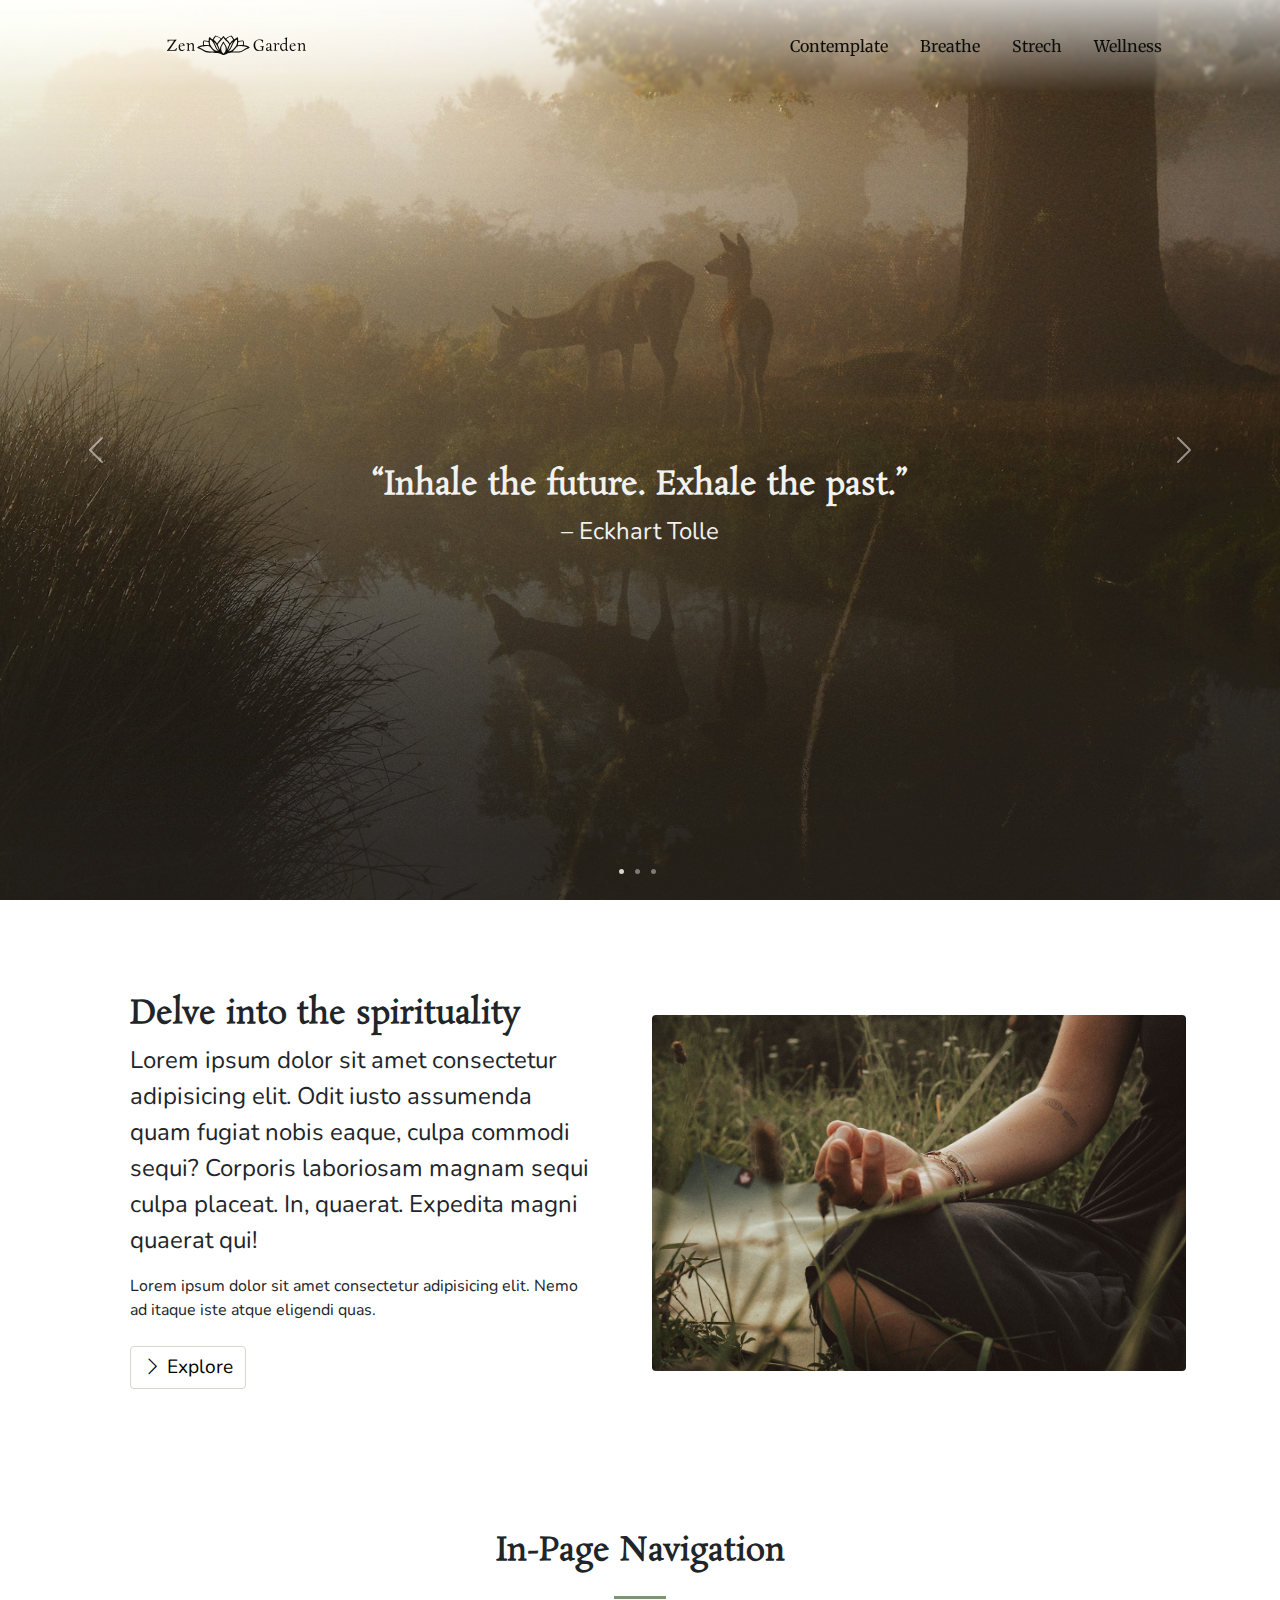
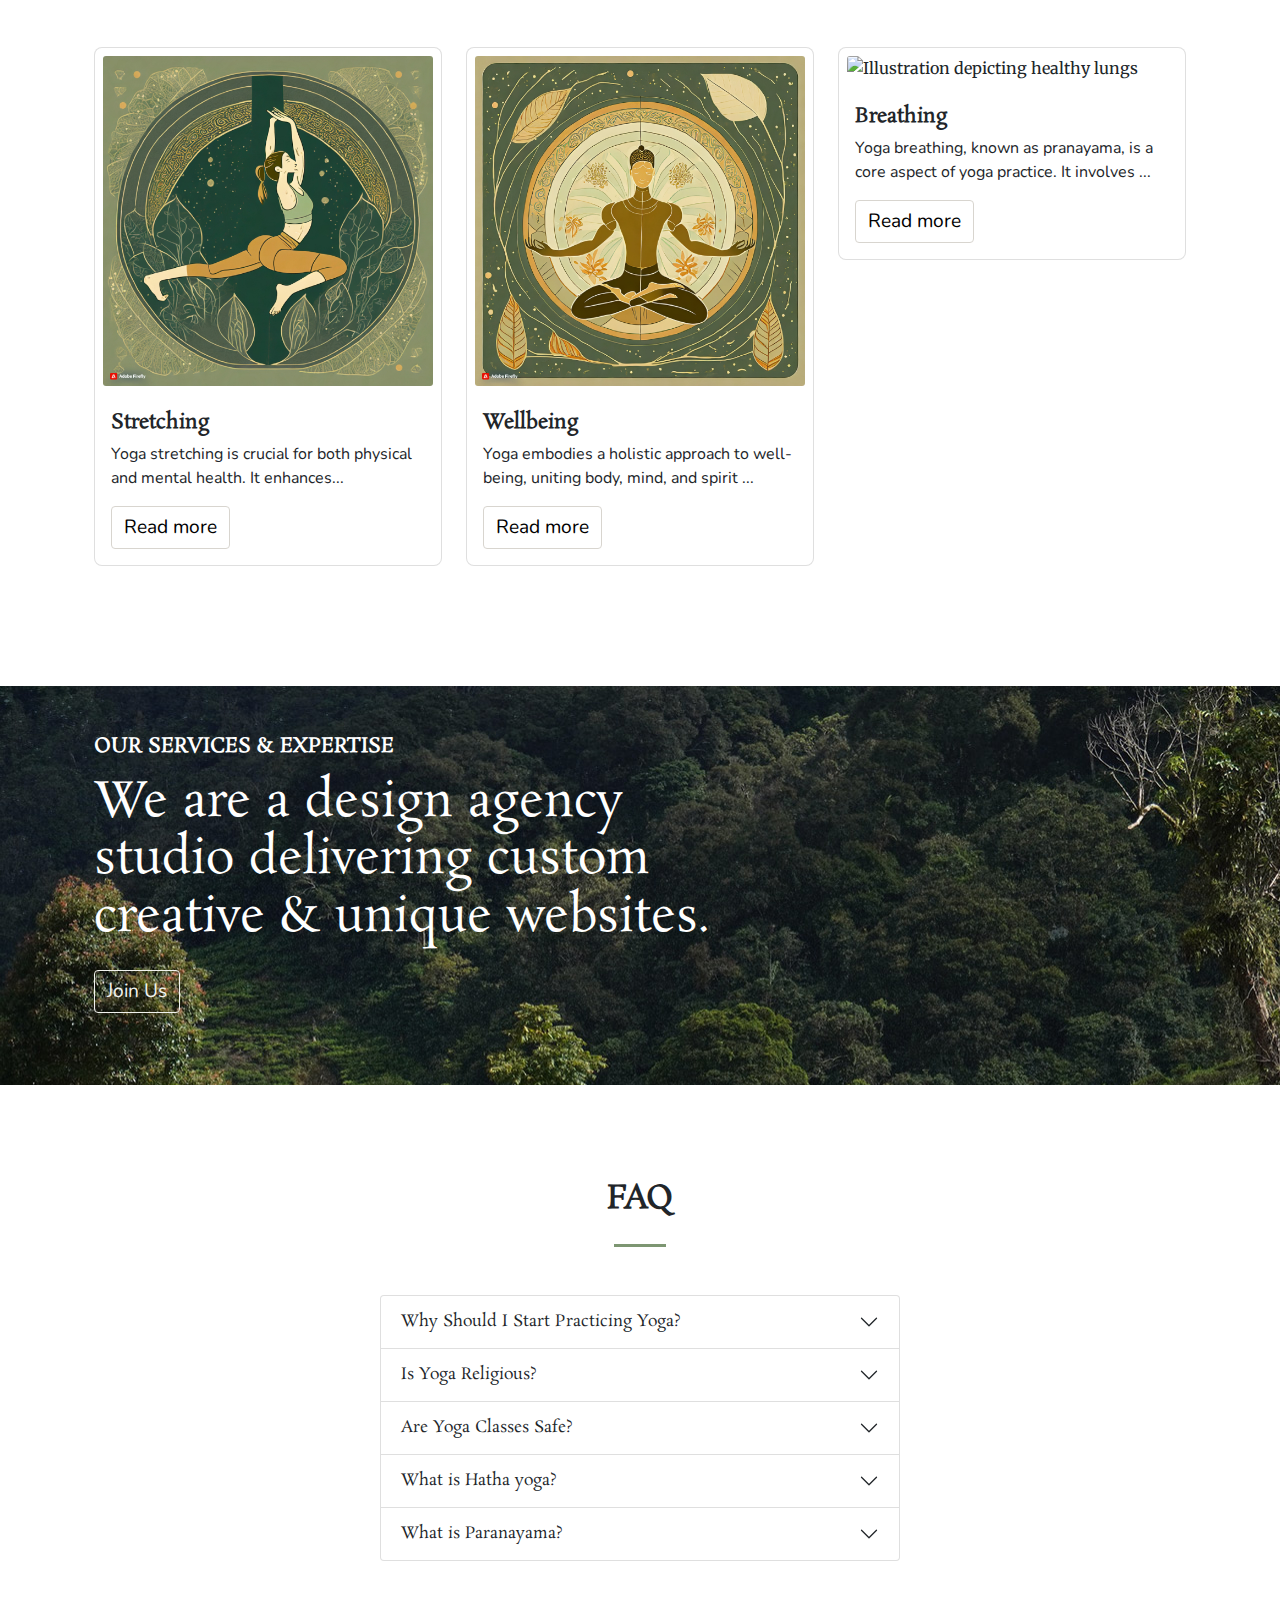
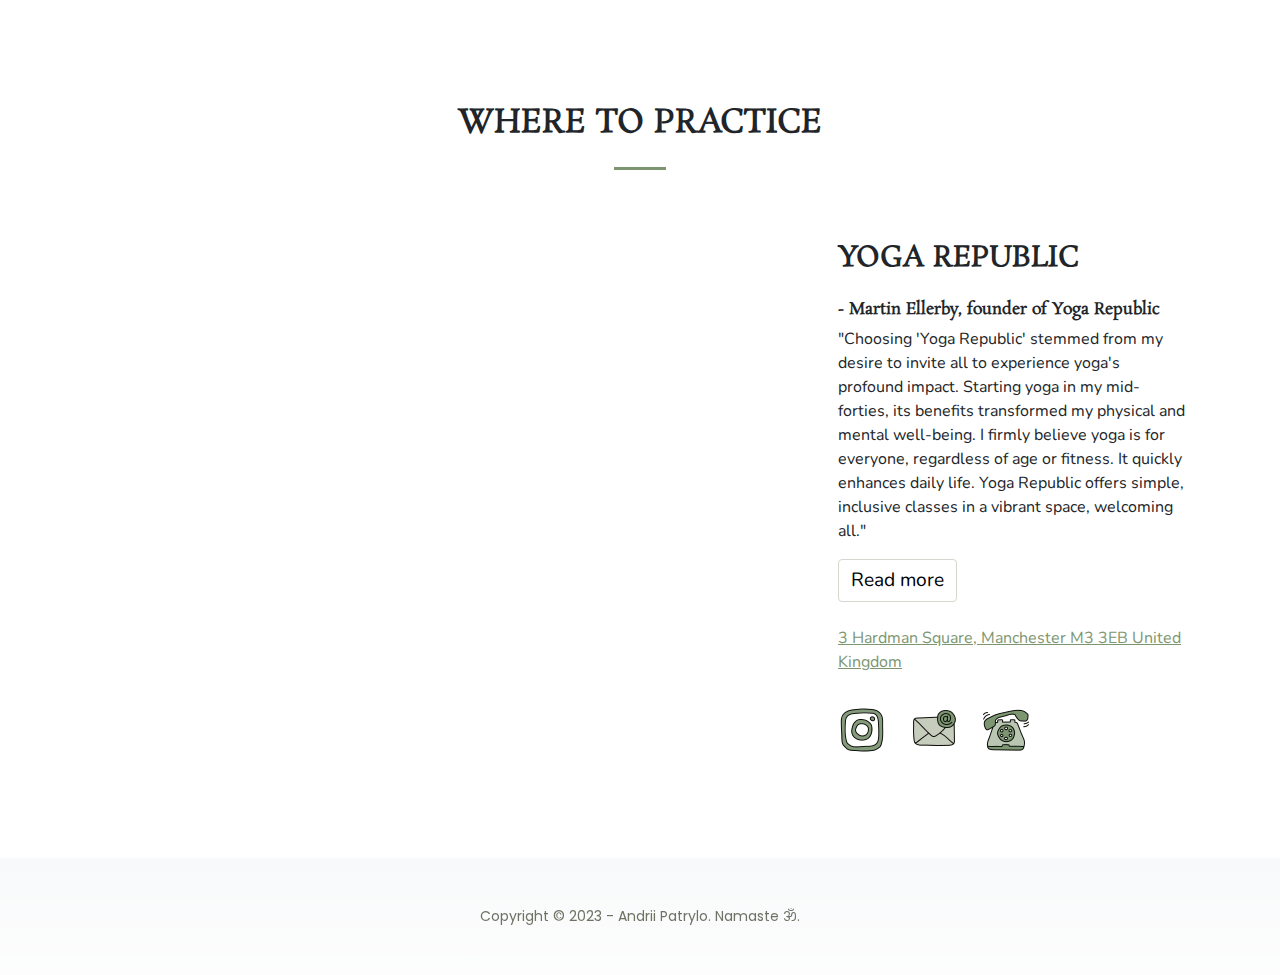
==== index.html @ b0ce1736 "About Section. Page "Breathe" upd" ====
<!DOCTYPE html>
<html lang="en">

<head>
  <meta charset="utf-8" />
  <meta name="viewport" content="width=device-width, initial-scale=1, shrink-to-fit=no" />
  <meta name="description" content="" />
  <meta name="Andrii Patrylo" content="" />
  <title>Zen Garden</title>
  <!--Animation-->
  <link rel="stylesheet" href="https://cdnjs.cloudflare.com/ajax/libs/animate.css/4.1.1/animate.min.css" />
  <!--CTA-->
  <link rel="stylesheet" href="https://unpkg.com/bootstrap@5.3.2/dist/css/bootstrap.min.css" />
  <link rel="stylesheet" href="https://unpkg.com/bs-brain@2.0.2/components/ctas/cta-1/assets/css/cta-1.css" />
  <!-- Favicon-->
  <link rel="icon" type="image/x-icon" href="assets/icons/favicon/favicon.ico" />
  <link rel="apple-touch-icon" sizes="180x180" href="assets/icons/favicon/apple-touch-icon.png">
  <link rel="icon" type="image/png" sizes="32x32" href="assets/icons/favicon/favicon-32x32.png">
  <link rel="icon" type="image/png" sizes="16x16" href="assets/icons/favicon/favicon-16x16.png">
  <link rel="manifest" href="assets/icons/favicon/site.webmanifest">
  <!-- Bootstrap Icons-->
  <link href="https://cdn.jsdelivr.net/npm/bootstrap-icons@1.5.0/font/bootstrap-icons.css" rel="stylesheet" />
  <!-- Google fonts-->
  <link href="https://fonts.googleapis.com/css?family=Merriweather+Sans:400,700" rel="stylesheet" />
  <link href="https://fonts.googleapis.com/css?family=Merriweather:400,300,300italic,400italic,700,700italic"
    rel="stylesheet" type="text/css" />
  <!-- SimpleLightbox plugin CSS-->
  <link href="https://cdnjs.cloudflare.com/ajax/libs/SimpleLightbox/2.1.0/simpleLightbox.min.css" rel="stylesheet" />
  <!-- Core theme CSS (includes Bootstrap)-->
  <link href="css/styles.css" rel="stylesheet" />
  <!--Nunito font-->
  <link
    href="https://fonts.googleapis.com/css2?family=Nunito:wght@200&family=Poppins:ital,wght@0,300;1,600&display=swap"
    rel="stylesheet">
  <!--Rosaviro font-->
  <link href="https://fonts.googleapis.com/css2?family=Rosarivo&display=swap" rel="stylesheet">
  <!-- Swiper CSS -->
  <link href="css/swiper-bundle.min.css" rel="stylesheet">
</head>



  <body id="page-top">
    <!-- Navigation-->
    <nav class="navbar navbar-expand-lg navbar-light fixed-top py-3" id="mainNav">
      <div class="container px-4 px-lg-5">
        <a class="navbar-brand px-5" href="index.html">
          <div class="logo-container">
            <img class="logo-img" height="50" width="140" src="assets/img/nav-bar-logo-main.svg" alt="">
          </div>
        </a>
        <button class="navbar-toggler navbar-toggler-right" type="button" data-bs-toggle="collapse"
          data-bs-target="#navbarResponsive" aria-controls="navbarResponsive" aria-expanded="false"
          aria-label="Toggle navigation"><span class="navbar-toggler-icon"></span></button>
        <div class="collapse navbar-collapse" id="navbarResponsive">
          <ul class="navbar-nav ms-auto my-2 my-lg-0">
            <li class="nav-item"><a class="nav-link" href="page-one.html">Contemplate</a></li>
            <li class="nav-item"><a class="nav-link" href="page-two.html">Breathe</a></li>
            <li class="nav-item"><a class="nav-link" href="page-three.html">Strech</a></li>
            <li class="nav-item"><a class="nav-link" href="page-four.html">Wellness</a></li>
          </ul>
        </div>
      </div>
    </nav>
    <!-- Navigation END-->


  <!-- START THE CAROUSEL -->

  <div id="carouselExampleCaptions" class="carousel slide" data-bs-ride="carousel">
    <div class="carousel-indicators">
      <button type="button" data-bs-target="#carouselExampleCaptions" data-bs-slide-to="0" class="active"
        aria-current="true" aria-label="Slide 1"></button>
      <button type="button" data-bs-target="#carouselExampleCaptions" data-bs-slide-to="1"
        aria-label="Slide 2"></button>
      <button type="button" data-bs-target="#carouselExampleCaptions" data-bs-slide-to="2"
        aria-label="Slide 3"></button>
    </div>
    <div class="carousel-inner">
      <div class="carousel-item active"
        style="background-image: url('assets/img/main/forest-landscape-soft-light.jpg')" role="img" aria-label="forest-landscape-soft-light">
        <div class="carousel-caption">
          <h2 class="animate__animated animate__fadeInUp" style="color: #F1F2EF;">“Inhale the future. Exhale the past.”
          </h2>
          <p class="animate__animated animate__fadeInUp lead" style="color: #F1F2EF;"> – Eckhart Tolle</p>
        </div>
      </div>
      <div class="carousel-item" style="background-image: url('assets/img/main/sunset-landscape-soft-light.jpg')" role="img" aria-label="sunset-landscape-soft-light">
        <div class="carousel-caption">
          <h2 class="animate__animated animate__fadeInUp" style="color: #F1F2EF;">“In truth, yoga doesn’t take time – it
            gives time.”</h2>
          <p class="animate__animated animate__fadeInUp lead" style="color: #F1F2EF;">– Ganga White</p>
        </div>
      </div>
      <div class="carousel-item" style="background-image: url('assets/img/main/shore-landscape-soft-light.jpg')" role="img" aria-label="shore-landscape-soft-light">
        <div class="carousel-caption">
          <h2 class="animate__animated animate__fadeInUp" style="color: #F1F2EF;">“Meditation is a way for nourishing
            and blossoming <br> the divinity within you.”</h2>
          <p class="animate__animated animate__fadeInUp lead" style="color: #F1F2EF;">– Amit Ray</p>
        </div>
      </div>
    </div>
    <button class="carousel-control-prev" type="button" data-bs-target="#carouselExampleCaptions" data-bs-slide="prev">
      <span class="carousel-control-prev-icon" aria-hidden="true"></span>
      <span class="visually-hidden">Previous</span>
    </button>
    <button class="carousel-control-next" type="button" data-bs-target="#carouselExampleCaptions" data-bs-slide="next">
      <span class="carousel-control-next-icon" aria-hidden="true"></span>
      <span class="visually-hidden">Next</span>
    </button>
  </div>

  <!-- END THE CAROUSEL -->



  <!--About-->
  <section class="p-5">
    <div class="container">
      <div class="row align-items-center justify-content-between">
        <div class="col-md-12 col-lg-6 text-center order-lg-1">
          <img src="assets/img/main/about.jpg" class="img-fluid" alt="Person is meditating on the meadow"
            loading="lazy">
        </div>
        <div class="col-md-12 col-lg-6 p-5">
          <h2>Delve into the spirituality</h2>
          <p class="lead">
            Lorem ipsum dolor sit amet consectetur adipisicing elit. Odit iusto assumenda quam fugiat nobis eaque, culpa
            commodi sequi? Corporis laboriosam magnam sequi culpa placeat. In, quaerat. Expedita magni quaerat qui!
          </p>
          <p>
            Lorem ipsum dolor sit amet consectetur adipisicing elit. Nemo ad itaque iste atque eligendi quas.
          </p>

          <a href="page-one.html" class="btn btn-light glow-button mt-2">
            <i class="bi bi-chevron-right"></i> Explore
          </a>
        </div>
      </div>
    </div>
  </section>
  <!--About END-->


  <!--Links to other pages-->
  <section class="p-5">
    <div class="container">
      <div class="container px-md-4 px-lg-5 mb-5">
        <h2 class="text-center mt-0">In-Page Navigation</h2>
        <hr class="divider" />
      </div>
      <div class="row justify-content-center">
        <div class="col-md-4 mb-4">
          <div class="card card-link">
            <a href="page-two.html" class="card-link">
              <img class="card-img-top card-img-bottom pb-2 pt-2 px-2" src="assets/img/main/stretching-card.jpg"
                alt="Illustration depicting stretching pose">
              <div class="card-body">
                <h5 class="card-title">Stretching</h5>
                <p class="card-text">
                  Yoga stretching is crucial for both physical and mental health. It enhances<span
                    class="dots">...</span>
                  <span class="more" style="display: none;"> flexibility, boosts mood
                    and sleep, builds strength without bulk, aids stress management, and improves blood circulation. Its
                    holistic approach makes it beneficial for individuals of all ages and fitness levels, offering a
                    wide array of health benefits.
                  </span>
                </p>
                <button class="btn btn-light read-more-btn">Read more</button>
              </div>
            </a>
          </div>
        </div>

        <div class="col-md-4 mb-4">
          <div class="card card-link">
            <a href="page-three.html" class="card-link">
              <img class="card-img-top card-img-bottom pb-2 pt-2 px-2" src="assets/img/main/wellness-card.jpg"
                alt="Illustration depicting stretching pose">
              <div class="card-body">
                <h5 class="card-title">Wellbeing</h5>
                <p class="card-text">
                  Yoga embodies a holistic approach to well-being, uniting body, mind, and spirit
                  <span class="dots">...</span>
                  <span class="more" style="display: none;">
                    Through mindful movement, breath work, and meditation, it fosters physical strength, mental clarity,
                    and emotional balance. By emphasizing presence and self-awareness, yoga becomes a transformative
                    journey towards inner peace and holistic wellness.
                  </span>
                </p>
                <button class="btn btn-light read-more-btn">Read more</button>
              </div>
            </a>
          </div>
        </div>

        <div class="col-md-4 mb-4">
          <div class="card card-link">
            <a href="page-four.html" class="card-link">
              <img class="card-img-top card-img-bottom pb-2 pt-2 px-2" src="assets/img/main/breathing-card.jpg"
                alt="Illustration depicting healthy lungs">
              <div class="card-body">
                <h5 class="card-title">Breathing</h5>
                <p class="card-text">
                  Yoga breathing, known as pranayama, is a core aspect of yoga practice. It involves
                  <span class="dots">...</span>
                  <span class="more" style="display: none;">
                    controlled breath techniques to enhance well-being. These exercises aim to deepen awareness of
                    breathing patterns, fostering mindfulness and focus. Pranayama reduces stress, promotes relaxation,
                    and boosts energy by optimizing oxygen intake. It also improves lung function and supports better
                    physical health. Overall, pranayama serves as a powerful tool for mental clarity, inner balance, and
                    overall wellness.
                  </span>
                </p>
                <button class="btn btn-light read-more-btn">Read more</button>
              </div>
            </a>
          </div>
        </div>
      </div>
    </div>

  </section>
  <!--Links to other pages END-->



  <!-- Call To Action 1 - Bootstrap Brain Component -->
  <section class="p-5 bsb-cta-1 px-2 bsb-overlay p-5 my-5"
    style="background-image: url('assets/img/main/jungle-landscape-soft-light.jpg');">
    <div class="container">
      <div class="row">
        <div class="col-12 col-md-9 col-lg-8 col-xl-7 col-xxl-6">
          <h2 class="fs-5 mb-3 text-white text-uppercase">Our Services & Expertise</h2>
          <h3 class="display-5 text-white mb-4">We are a design agency studio delivering custom creative & unique
            websites.</h3>
          <a href="page-four.html" class="btn btn-dark mb-4">Join Us</a>
        </div>
      </div>
    </div>
  </section>
  <!-- Call To Action 1 - Bootstrap Brain Component END -->


  <!--FAQ-->
  <section class="p-5 m-5">
    <div class="container-fluid d-flex justify-content-center">
      <div class="col-md-6">
        <div class="container px-md-4 px-lg-5 mb-5">
          <h2 class="text-center mt-0">FAQ</h2>
          <hr class="divider" />
        </div>
        <div class="accordion" id="accordionPanelsStayOpenExample">
          <!--accordion items -->
          <div class="accordion-item">
            <h2 class="accordion-header" id="panelsStayOpen-headingOne">
              <button class="accordion-button collapsed" type="button" data-bs-toggle="collapse"
                data-bs-target="#panelsStayOpen-collapseOne" aria-expanded="false"
                aria-controls="panelsStayOpen-collapseOne">
                Why Should I Start Practicing Yoga?
              </button>
            </h2>
            <div id="panelsStayOpen-collapseOne" class="accordion-collapse collapse"
              aria-labelledby="panelsStayOpen-headingOne">
              <div class="accordion-body">
                <p>Yoga, an ancient practice rooted in Indian philosophy, encompasses physical postures
                  <strong>(asanas)</strong>, breathing exercises
                  <strong>(pranayama)</strong>, and meditation, promoting overall well-being. Regular yoga practice can
                  enhance flexibility, strength,
                  balance, and sleep, while reducing stress, anxiety, and pain. Yoga cultivates mindfulness, increasing
                  focus,
                  concentration, and self-awareness, leading to improved emotional regulation and decision-making. Yoga
                  is an accessible
                  practice suitable for individuals of all ages and fitness levels, offering a variety of styles to
                  accommodate different
                  needs and preferences.
                </p>
              </div>
            </div>
          </div>
          <div class="accordion-item">
            <h2 class="accordion-header" id="panelsStayOpen-headingTwo">
              <button class="accordion-button collapsed" type="button" data-bs-toggle="collapse"
                data-bs-target="#panelsStayOpen-collapseTwo" aria-expanded="false"
                aria-controls="panelsStayOpen-collapseTwo">
                Is Yoga Religious?
              </button>
            </h2>
            <div id="panelsStayOpen-collapseTwo" class="accordion-collapse collapse"
              aria-labelledby="panelsStayOpen-headingTwo">
              <div class="accordion-body">
                <p>Yoga is a complex practice with roots in Indian spirituality. While some believe it is inherently
                  religious due
                  to its origins and symbolism, others view it as a secular practice with physical and mental benefits.
                  Ultimately,
                  whether or not yoga is religious is a personal decision based on one's beliefs and approach to the
                  practice.</p>
              </div>
            </div>
          </div>
          <div class="accordion-item">
            <h2 class="accordion-header" id="panelsStayOpen-headingThree">
              <button class="accordion-button collapsed" type="button" data-bs-toggle="collapse"
                data-bs-target="#panelsStayOpen-collapseThree" aria-expanded="false"
                aria-controls="panelsStayOpen-collapseThree">
                Are Yoga Classes Safe?
              </button>
            </h2>
            <div id="panelsStayOpen-collapseThree" class="accordion-collapse collapse"
              aria-labelledby="panelsStayOpen-headingThree">
              <div class="accordion-body">
                <p>Yoga classes are generally safe when practiced with caution and proper instruction. Consult your
                  doctor before starting,
                  choose beginner-friendly classes, listen to your body, use props, communicate with your instructor,
                  don't push yourself
                  too hard, take breaks, and be patient. Enjoy the benefits of yoga with a safe and mindful approach.
                </p>
              </div>
            </div>
          </div>
          <div class="accordion-item">
            <h2 class="accordion-header" id="panelsStayOpen-headingSix">
              <button class="accordion-button collapsed" type="button" data-bs-toggle="collapse"
                data-bs-target="#panelsStayOpen-collapseSix" aria-expanded="false"
                aria-controls="panelsStayOpen-collapseSix">
                What is Hatha yoga?
              </button>
            </h2>
            <div id="panelsStayOpen-collapseSix" class="accordion-collapse collapse"
              aria-labelledby="panelsStayOpen-headingSix">
              <div class="accordion-body">
                <p>Hatha yoga is the foundation of all modern yoga styles. It is a physical practice that focuses on
                  postures (asanas),
                  breathing exercises (pranayama), and meditation. The word "Hatha" comes from the Sanskrit words "ha"
                  meaning "sun" and
                  "tha" meaning "moon". This represents the union of opposing forces, such as the physical and the
                  spiritual.
                  Hatha yoga is a great way to improve your flexibility, strength, balance, and overall health. It can
                  also help to reduce stress, anxiety, and pain. Hatha yoga is a safe and accessible practice that can
                  be enjoyed by people of all ages and fitness levels.
                  If you are new to yoga, Hatha yoga is a great place to start. There are many Hatha yoga classes
                  available at yoga studios and community centers. You can also find Hatha yoga classes online.

                  <br> <strong> Here are some of the benefits of Hatha yoga: </strong>
                </p>
                <div class="mx-5">
                <li class="li-accordion">Improved flexibility and strength</li>
                <li class="li-accordion">Reduced stress and anxiety</li>
                <li class="li-accordion">Improved balance and coordination</li> 
                <li class="li-accordion">Increased energy levels</li>
                <li class="li-accordion">Improved sleep</li>
                <li class="li-accordion">Reduced pain</li>
                <li class="li-accordion">Improved mental clarity and focus</li>
              </div>
              <br>
                <p>If you are looking for a safe and effective way to improve your physical and mental health, Hatha
                  yoga is a great option.</p>
              </div>
            </div>
          </div>
          <div class="accordion-item">
            <h2 class="accordion-header" id="panelsStayOpen-headingSeven">
              <button class="accordion-button collapsed" type="button" data-bs-toggle="collapse"
                data-bs-target="#panelsStayOpen-collapseSeven" aria-expanded="false"
                aria-controls="panelsStayOpen-collapseSeven">
                What is Paranayama?
              </button>     
            </h2>
            <div id="panelsStayOpen-collapseSeven" class="accordion-collapse collapse"
              aria-labelledby="panelsStayOpen-headingSeven">
              <div class="accordion-body">
                <p>Pranayama is a Sanskrit word that means "breath control." It is an ancient yogic practice that
                  involves controlling the
                  breath by regulating the inhalation, retention, and exhalation. Pranayama is believed to be a powerful
                  tool for
                  improving physical and mental health.</p>
              </div>
            </div>
          </div>
        </div>
      </div>
  </section>
  <!--FAQ END-->


  <!--MAP-->
  <section class="p-5">
    <div class="container px-md-4 px-lg-5 mb-5">
      <h2 class="text-center mt-0">WHERE TO PRACTICE</h2>
      <hr class="divider" />
    </div>
  <div class="container">
    <div class="row mb-5">
      <div class="col-md-8">
        <!-- Google Maps Embed -->
        <div class="map-responsive embed-responsive embed-responsive-21by9">
          <iframe class="embed-responsive-item"
            src="https://www.google.com/maps/embed?pb=!1m18!1m12!1m3!1d2374.3795819733!2d-2.2555831876312786!3d53.47954727221283!2m3!1f0!2f0!3f0!3m2!1i1024!2i768!4f13.1!3m3!1m2!1s0x487bb10c861f9347%3A0x515ba28ec9e25d2d!2sYOGA%20REPUBLIC!5e0!3m2!1sen!2suk!4v1699297592716!5m2!1sen!2suk"
            width="600" height="200" style="border:0;" allowfullscreen="" loading="lazy"></iframe>
        </div>
      </div>
      <div class="col-md-4 text-md-start text-center">
        <!-- Text on the right-hand side -->
        <div class="map-text justify-content-center">

          <h3 class="my-4">YOGA REPUBLIC</h3>
           <h6>- Martin Ellerby, founder of Yoga Republic</h6>
          <p>"Choosing 'Yoga Republic' stemmed from my desire to invite all to experience yoga's profound impact. Starting yoga in my
          mid-forties, its benefits transformed my physical and mental well-being.
          
          I firmly believe yoga is for everyone, regardless of age or fitness. It quickly enhances daily life. Yoga Republic
          offers simple, inclusive classes in a vibrant space, welcoming all."</p>

          <a href="https://www.yoga-republic.com/yoga-republic" class="btn btn-light mb-4">Read more</a>
            
          <a href="https://www.google.com/maps?ll=53.479547,-2.253003&z=16&t=m&hl=en&gl=GB&mapclient=embed&cid=5862458074108943661">  
          <p>3 Hardman Square,
          Manchester M3 3EB
          United Kingdom</p>
        </a>
          <!-- icons by "https://icons8.com"Icons8 -->
          <a href="https://www.instagram.com/yoga_republic_mcr/" target="_blank" class="instagram-icon my-2 mt-3">
            <span class="icon"><img src="assets/icons/instagram.png" alt="instagram-icon"></span>
          </a>  
          <a href="mailto:info@yoga-republic.com" target="_blank" class="instagram-icon my-2 mt-3" aria-label="info@yoga-republic.com">
            <span class="icon"><img src="assets/icons/email.png" alt="email-icon"></span>
          </a>
          <a href="07534 185230" target="_blank" class="instagram-icon my-2 mt-3">
            <span class="icon"><img src="assets/icons/phone.png" alt="phone-icon"></span>
          </a>
          <!-- icons by <a target="_blank" href="https://icons8.com">Icons8</a> -->

        </div>
      </div>
    </div>
  </div>

</section>
<!-- MAP END -->


  <!-- <section class="section-map m-5"> -- FIRST ATTEMPT TO CREATE A MAP SECTION
    <div class="map-wrapper">
        <iframe src="https://www.google.com/maps/embed?pb=!1m18!1m12!1m3!1d2374.3795819733!2d-2.2555831876312786!3d53.47954727221283!2m3!1f0!2f0!3f0!3m2!1i1024!2i768!4f13.1!3m3!1m2!1s0x487bb10c861f9347%3A0x515ba28ec9e25d2d!2sYOGA%20REPUBLIC!5e0!3m2!1sen!2suk!4v1699297592716!5m2!1sen!2suk"
         width="600" height="450" style="border:0;" allowfullscreen="" loading="lazy" referrerpolicy="no-referrer-when-downgrade"></iframe>
    </div>
    <div class="container">
        <div class="row">
            <div class="col-12 col-md-7 col-lg-8">
            <div class="main-map-content">
                <h1>YOGA REPUBLIC</h1>
                <p>Services: Group Yoga Classes, Personal Yoga Tuition, Staff Wellbeing</p>

                <a href="mailto:info@yoga-republic.com">info@yoga-republic.com</a>
                <div class="social-menu">
                    <h6>Follow on</h6>
                    <a href="#">Facebook</a>
                    <a href="#">Instagram</a>
                    <a href="#">YouTube</a>
                </div>
            </div>
            </div>
        </div>
    </div>
</section> -->




  <!-- Footer-->
  <footer class="bg-light py-5">
    <div class="container px-4 px-lg-5">
      <div class="small text-center text-muted">Copyright &copy; 2023 - Andrii Patrylo. Namaste ॐ.</div>
    </div>
  </footer>

  <!-- Swiper JS -->
  <script src="js/swiper-bundle.min.js"></script>
  <!-- Bootstrap core JS-->
  <script src="https://cdn.jsdelivr.net/npm/bootstrap@5.1.3/dist/js/bootstrap.bundle.min.js"></script>
  <!-- SimpleLightbox plugin JS-->
  <script src="https://cdnjs.cloudflare.com/ajax/libs/SimpleLightbox/2.1.0/simpleLightbox.min.js"></script>
  <!-- Core theme JS-->
  <script src="js/scripts.js"></script>
</body>

</html>
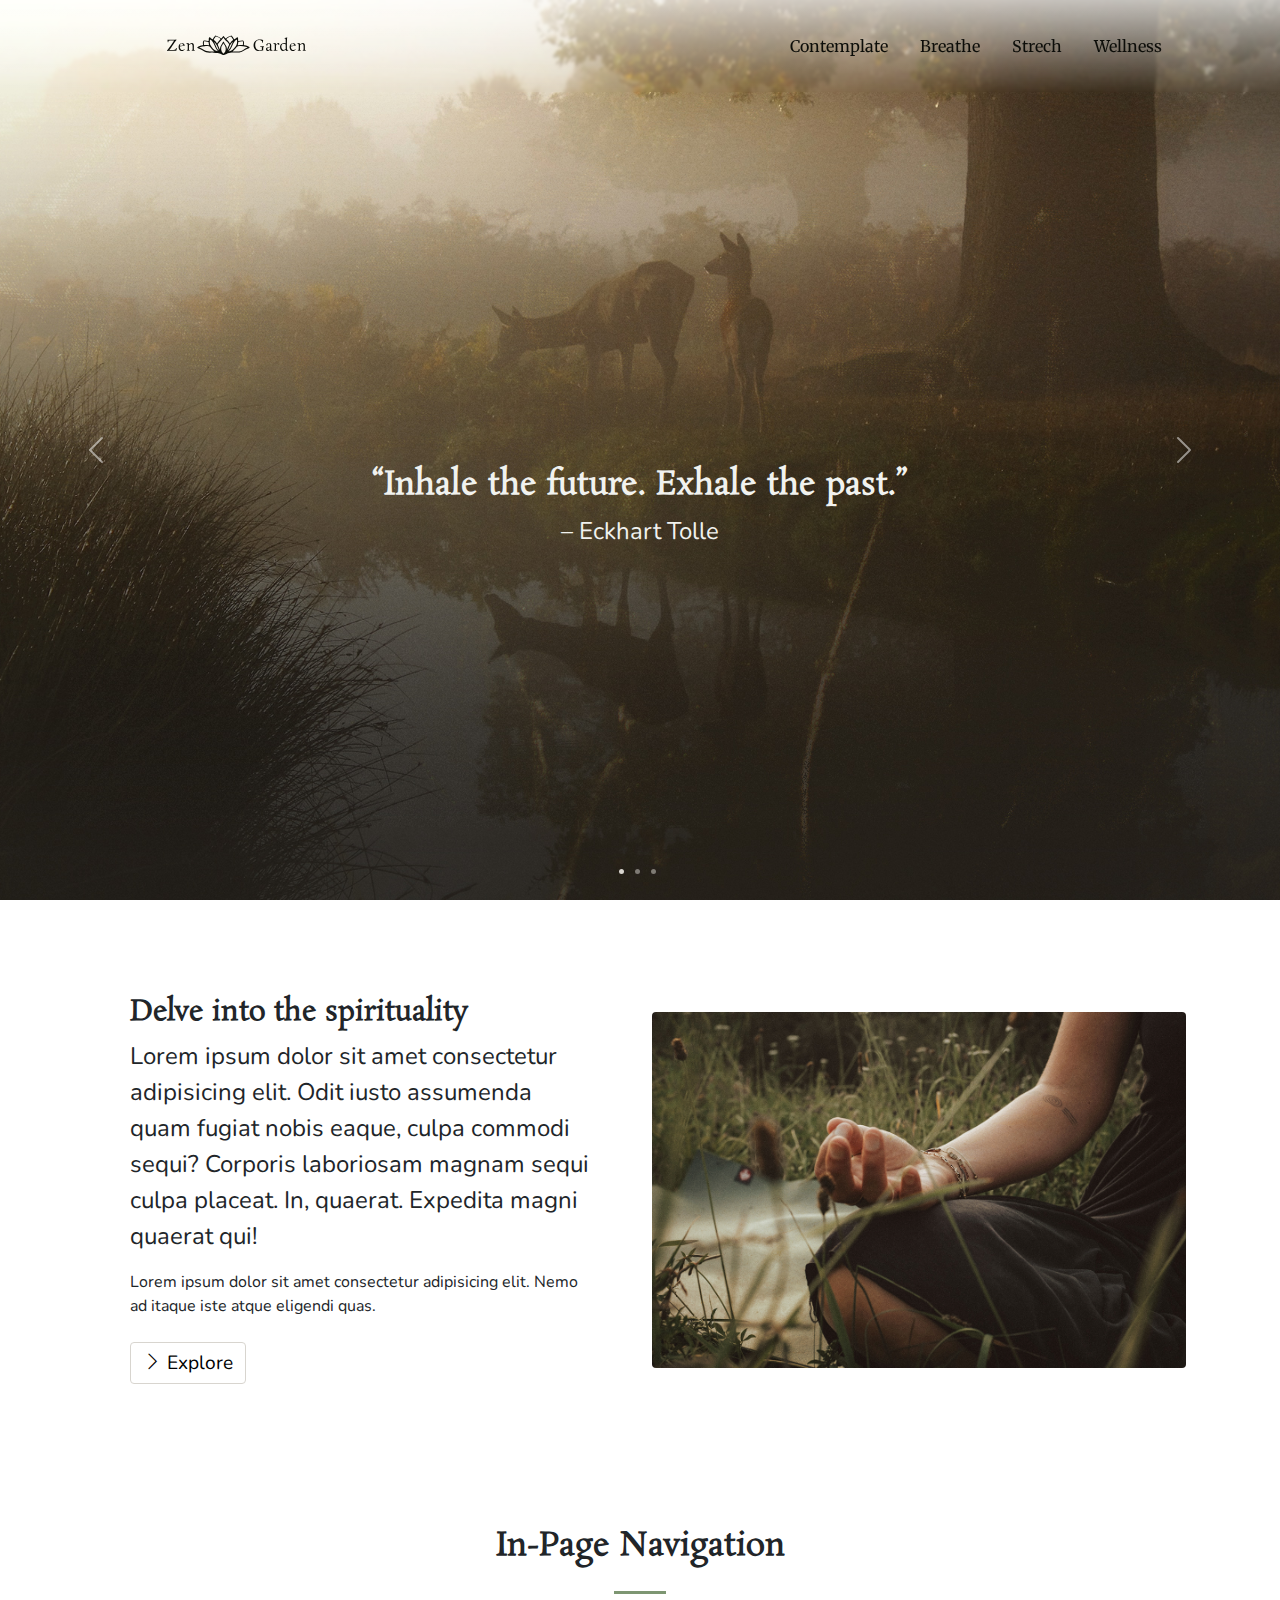
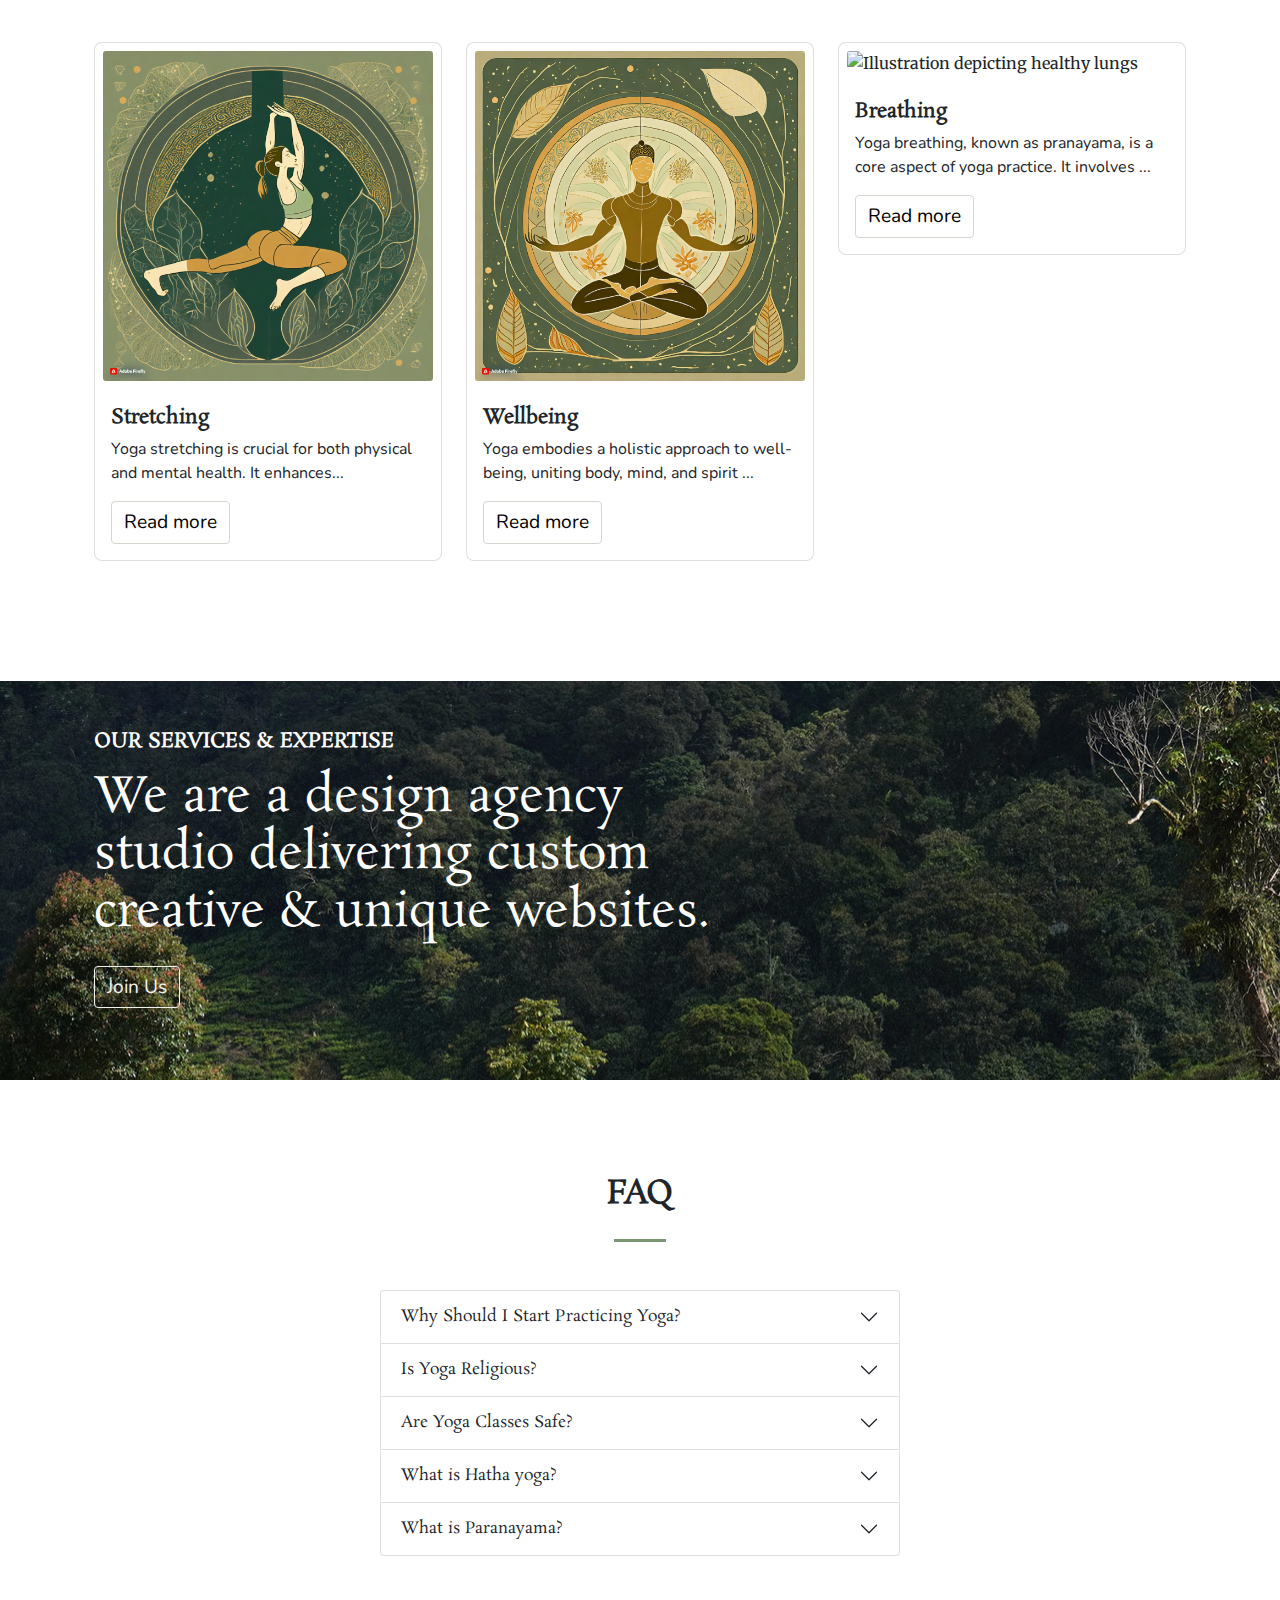
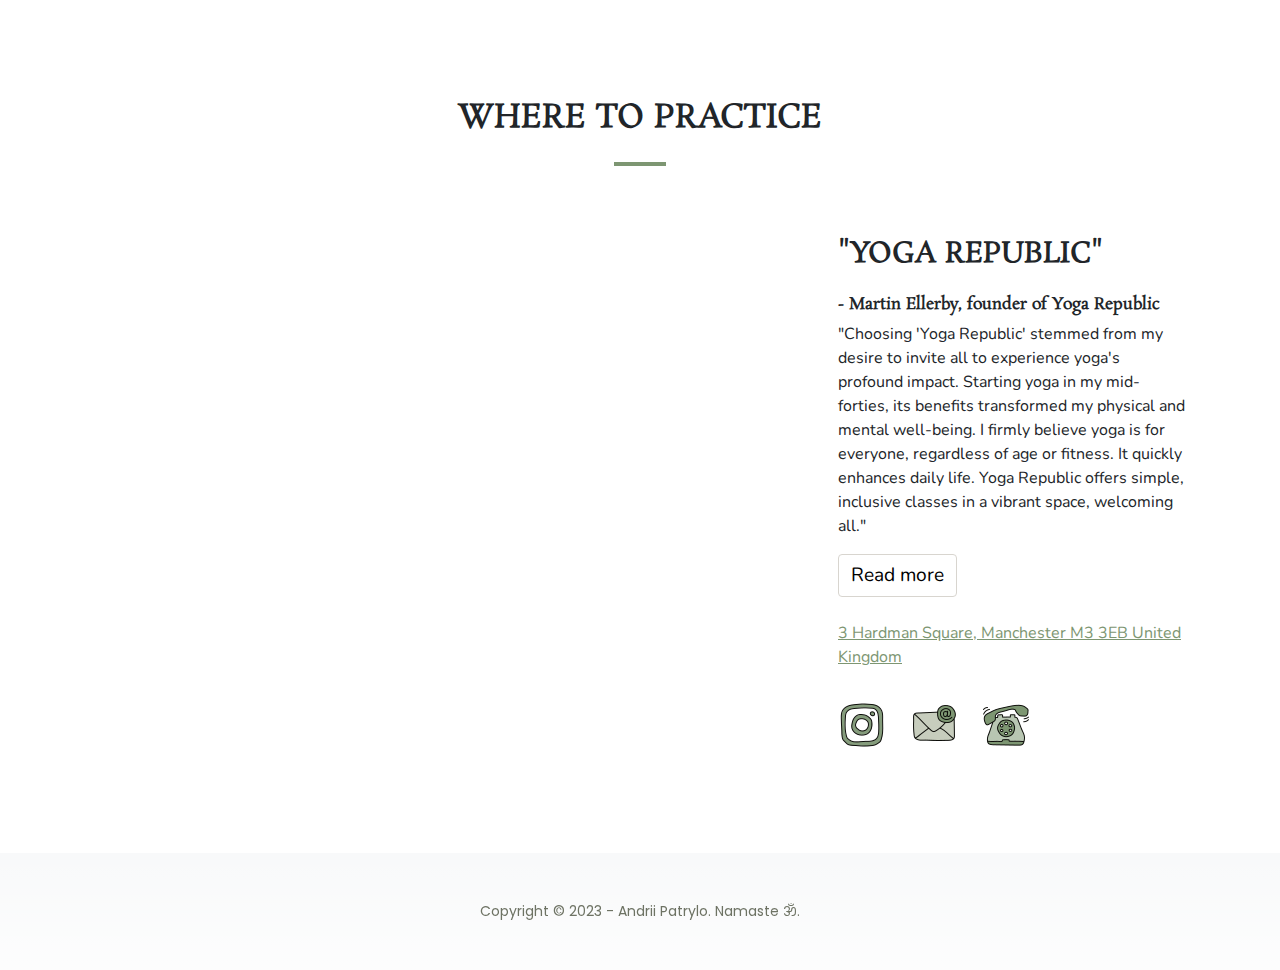
==== commit 2fdc7f80: "Benefits Section upd" ====
--- a/index.html
+++ b/index.html
@@ -123,7 +123,7 @@
             loading="lazy">
         </div>
         <div class="col-md-12 col-lg-6 p-5">
-          <h2>Delve into the spirituality</h2>
+          <h3>Delve into the spirituality</h3>
           <p class="lead">
             Lorem ipsum dolor sit amet consectetur adipisicing elit. Odit iusto assumenda quam fugiat nobis eaque, culpa
             commodi sequi? Corporis laboriosam magnam sequi culpa placeat. In, quaerat. Expedita magni quaerat qui!
@@ -403,7 +403,7 @@
         <!-- Text on the right-hand side -->
         <div class="map-text justify-content-center">
 
-          <h3 class="my-4">YOGA REPUBLIC</h3>
+          <h3 class="my-4">"YOGA REPUBLIC"</h3>
            <h6>- Martin Ellerby, founder of Yoga Republic</h6>
           <p>"Choosing 'Yoga Republic' stemmed from my desire to invite all to experience yoga's profound impact. Starting yoga in my
           mid-forties, its benefits transformed my physical and mental well-being.
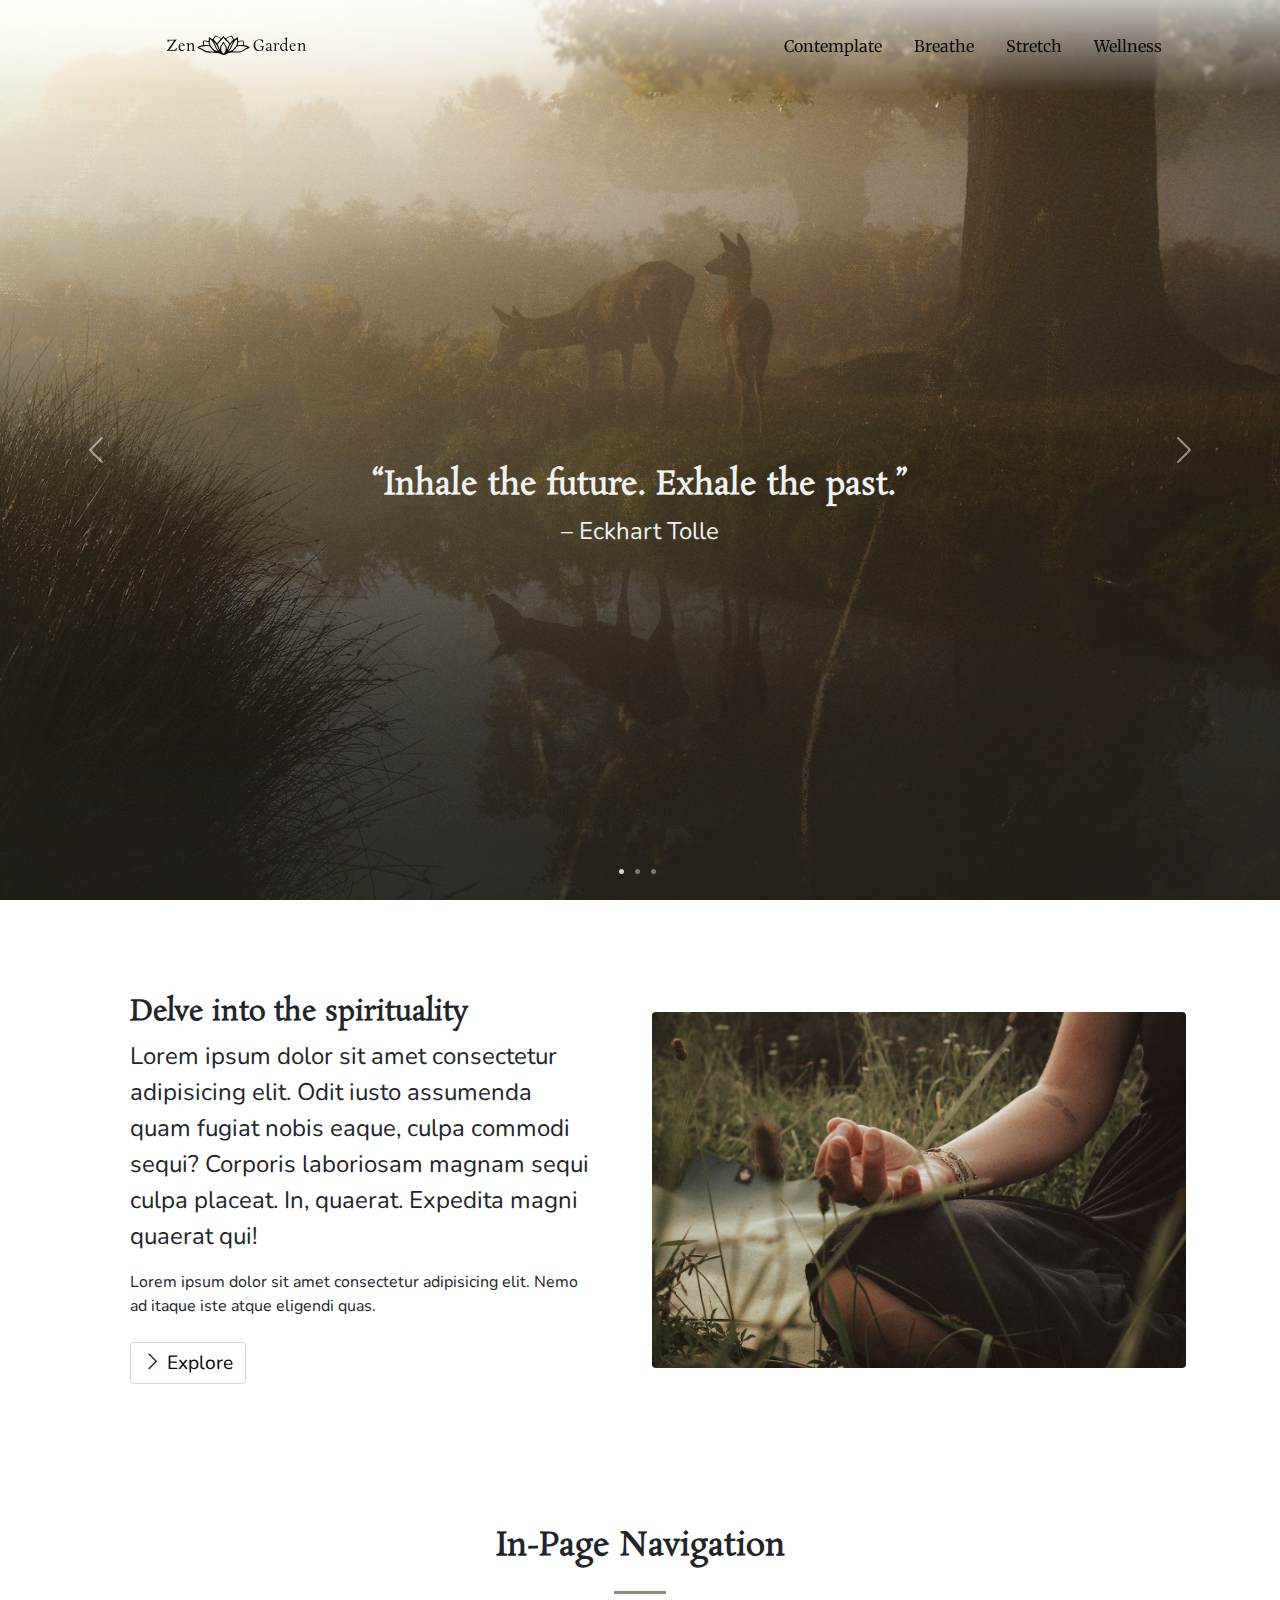
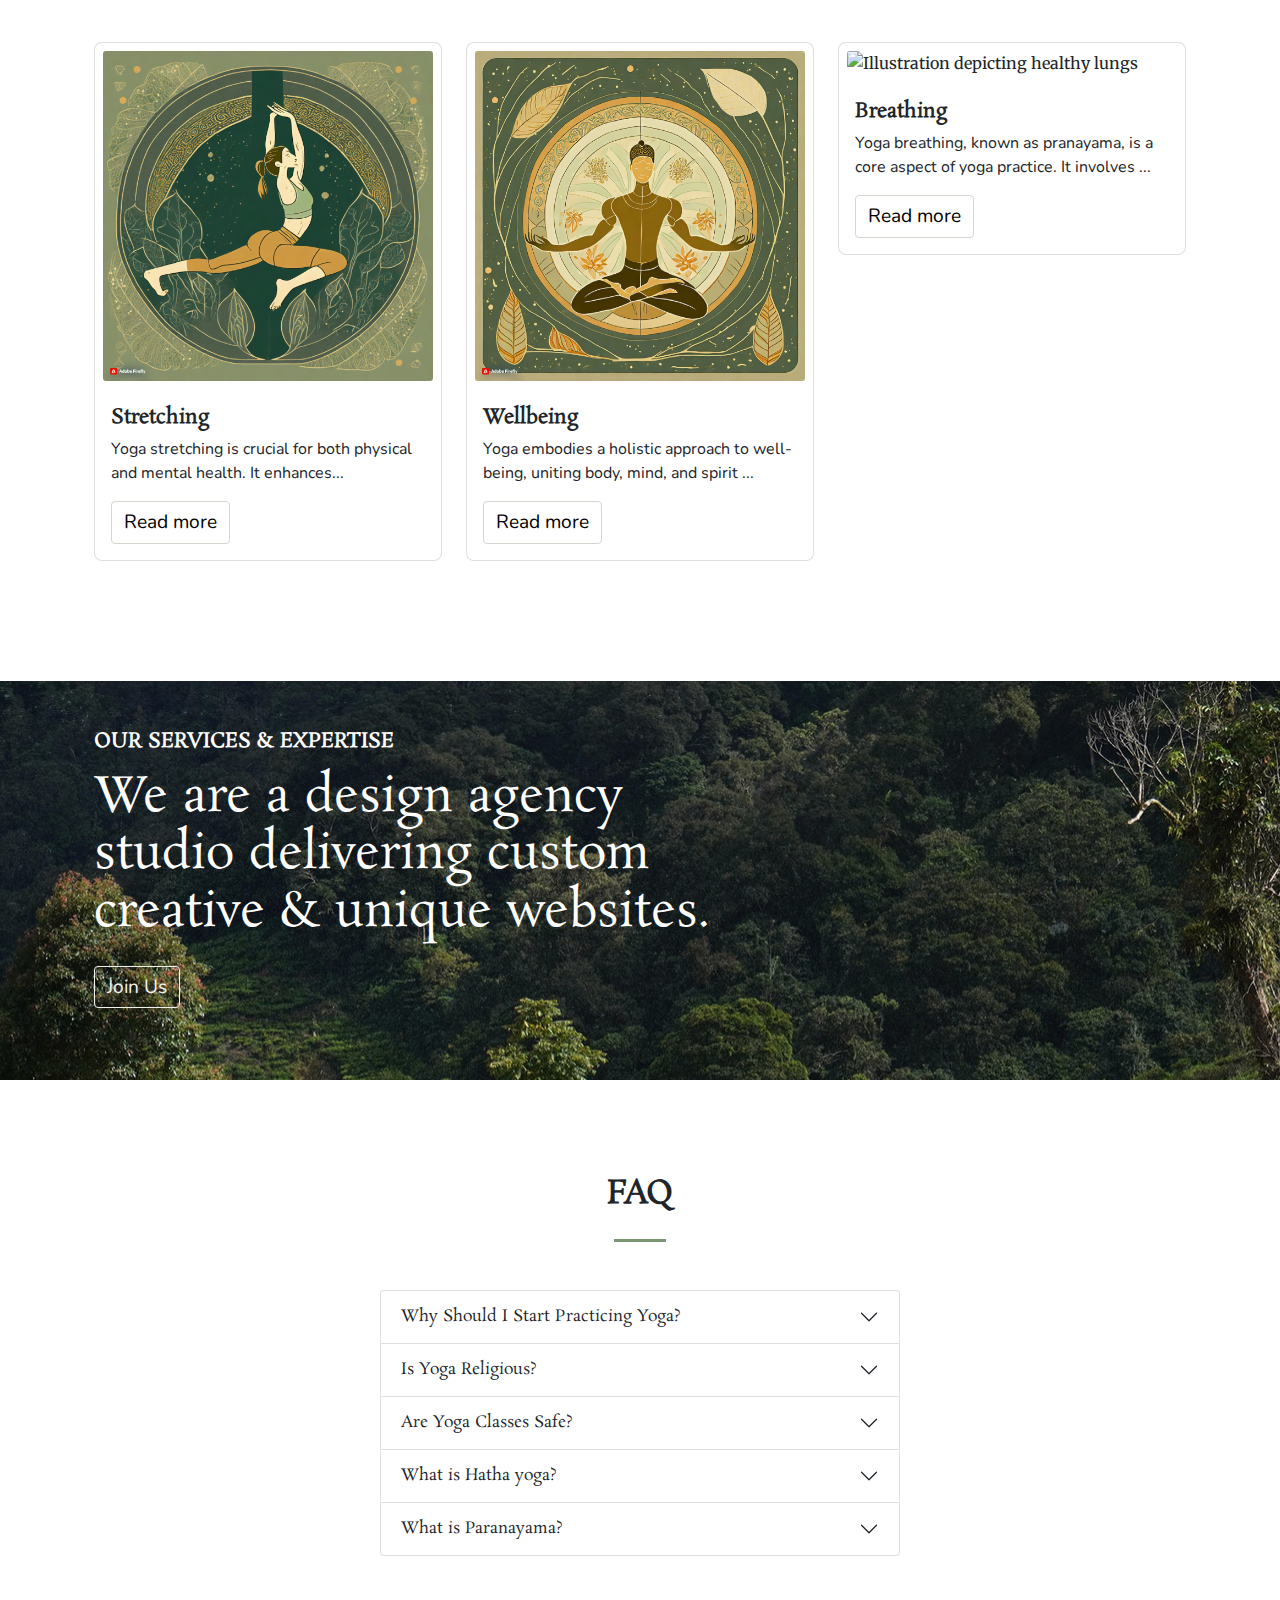
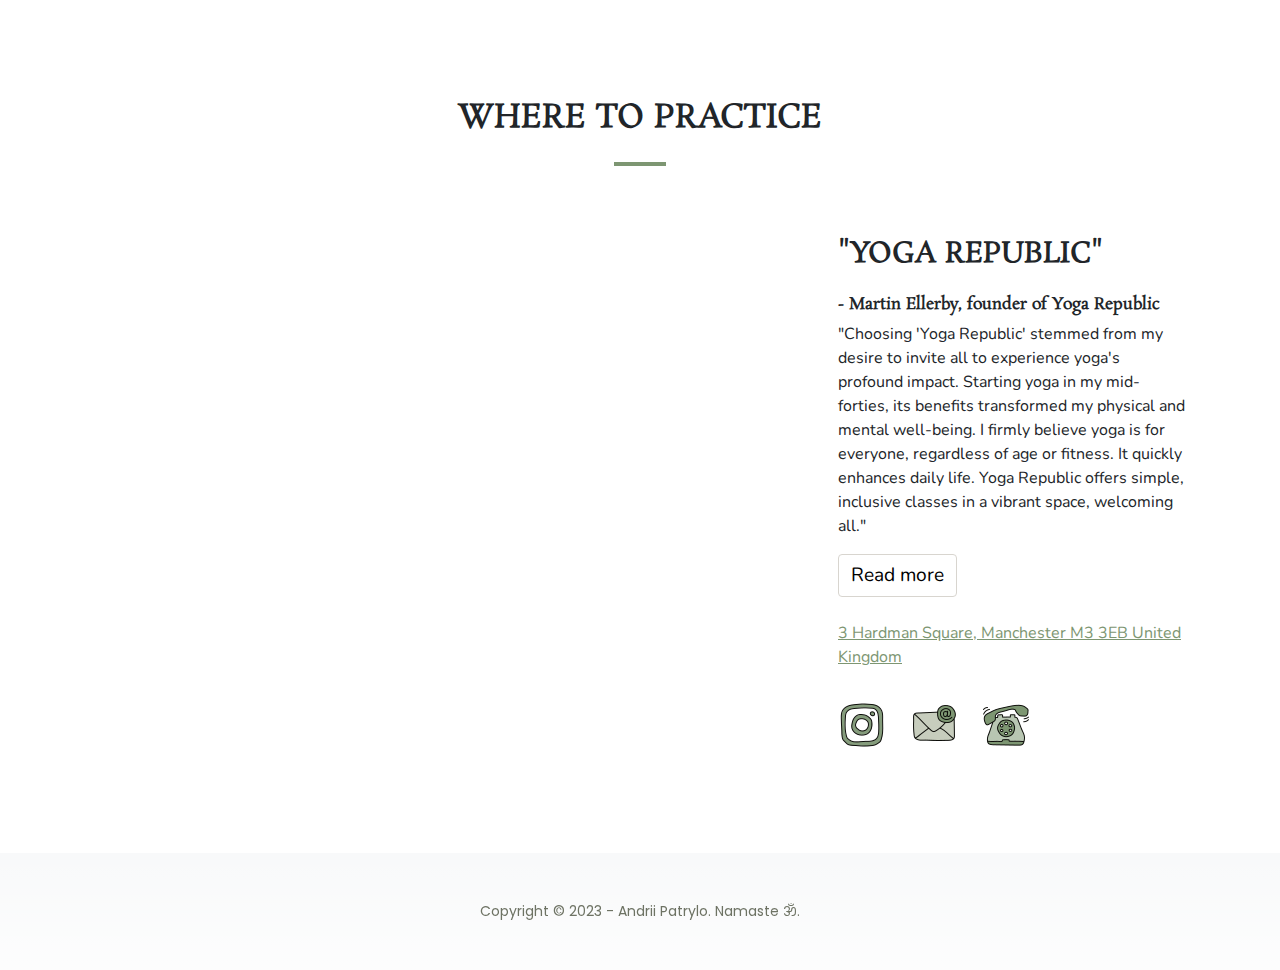
==== commit 6c80be65: "Stretch Page Layout" ====
--- a/index.html
+++ b/index.html
@@ -54,10 +54,10 @@
           aria-label="Toggle navigation"><span class="navbar-toggler-icon"></span></button>
         <div class="collapse navbar-collapse" id="navbarResponsive">
           <ul class="navbar-nav ms-auto my-2 my-lg-0">
-            <li class="nav-item"><a class="nav-link" href="page-one.html">Contemplate</a></li>
-            <li class="nav-item"><a class="nav-link" href="page-two.html">Breathe</a></li>
-            <li class="nav-item"><a class="nav-link" href="page-three.html">Strech</a></li>
-            <li class="nav-item"><a class="nav-link" href="page-four.html">Wellness</a></li>
+            <li class="nav-item"><a class="nav-link" href="contemplate.html">Contemplate</a></li>
+            <li class="nav-item"><a class="nav-link" href="breathe.html">Breathe</a></li>
+            <li class="nav-item"><a class="nav-link" href="stretch.html">Stretch</a></li>
+            <li class="nav-item"><a class="nav-link" href="wellness.html">Wellness</a></li>
           </ul>
         </div>
       </div>
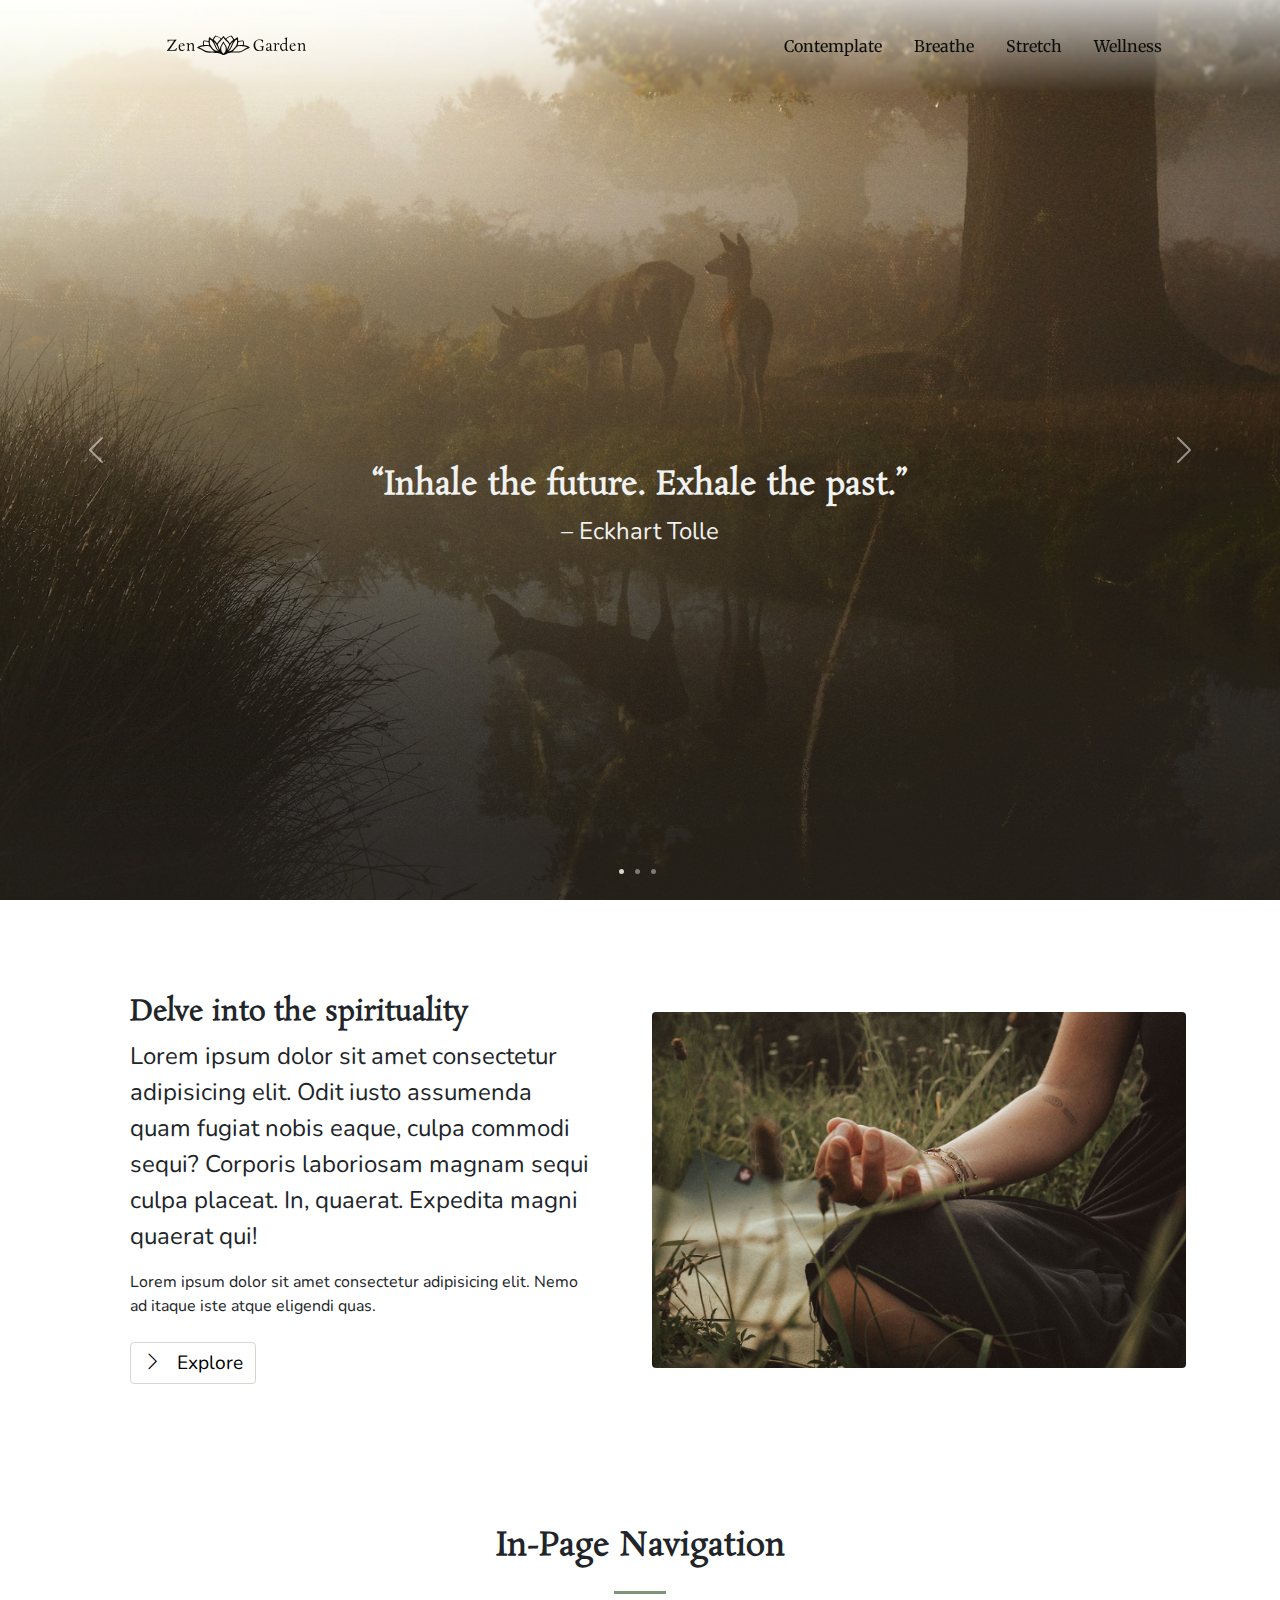
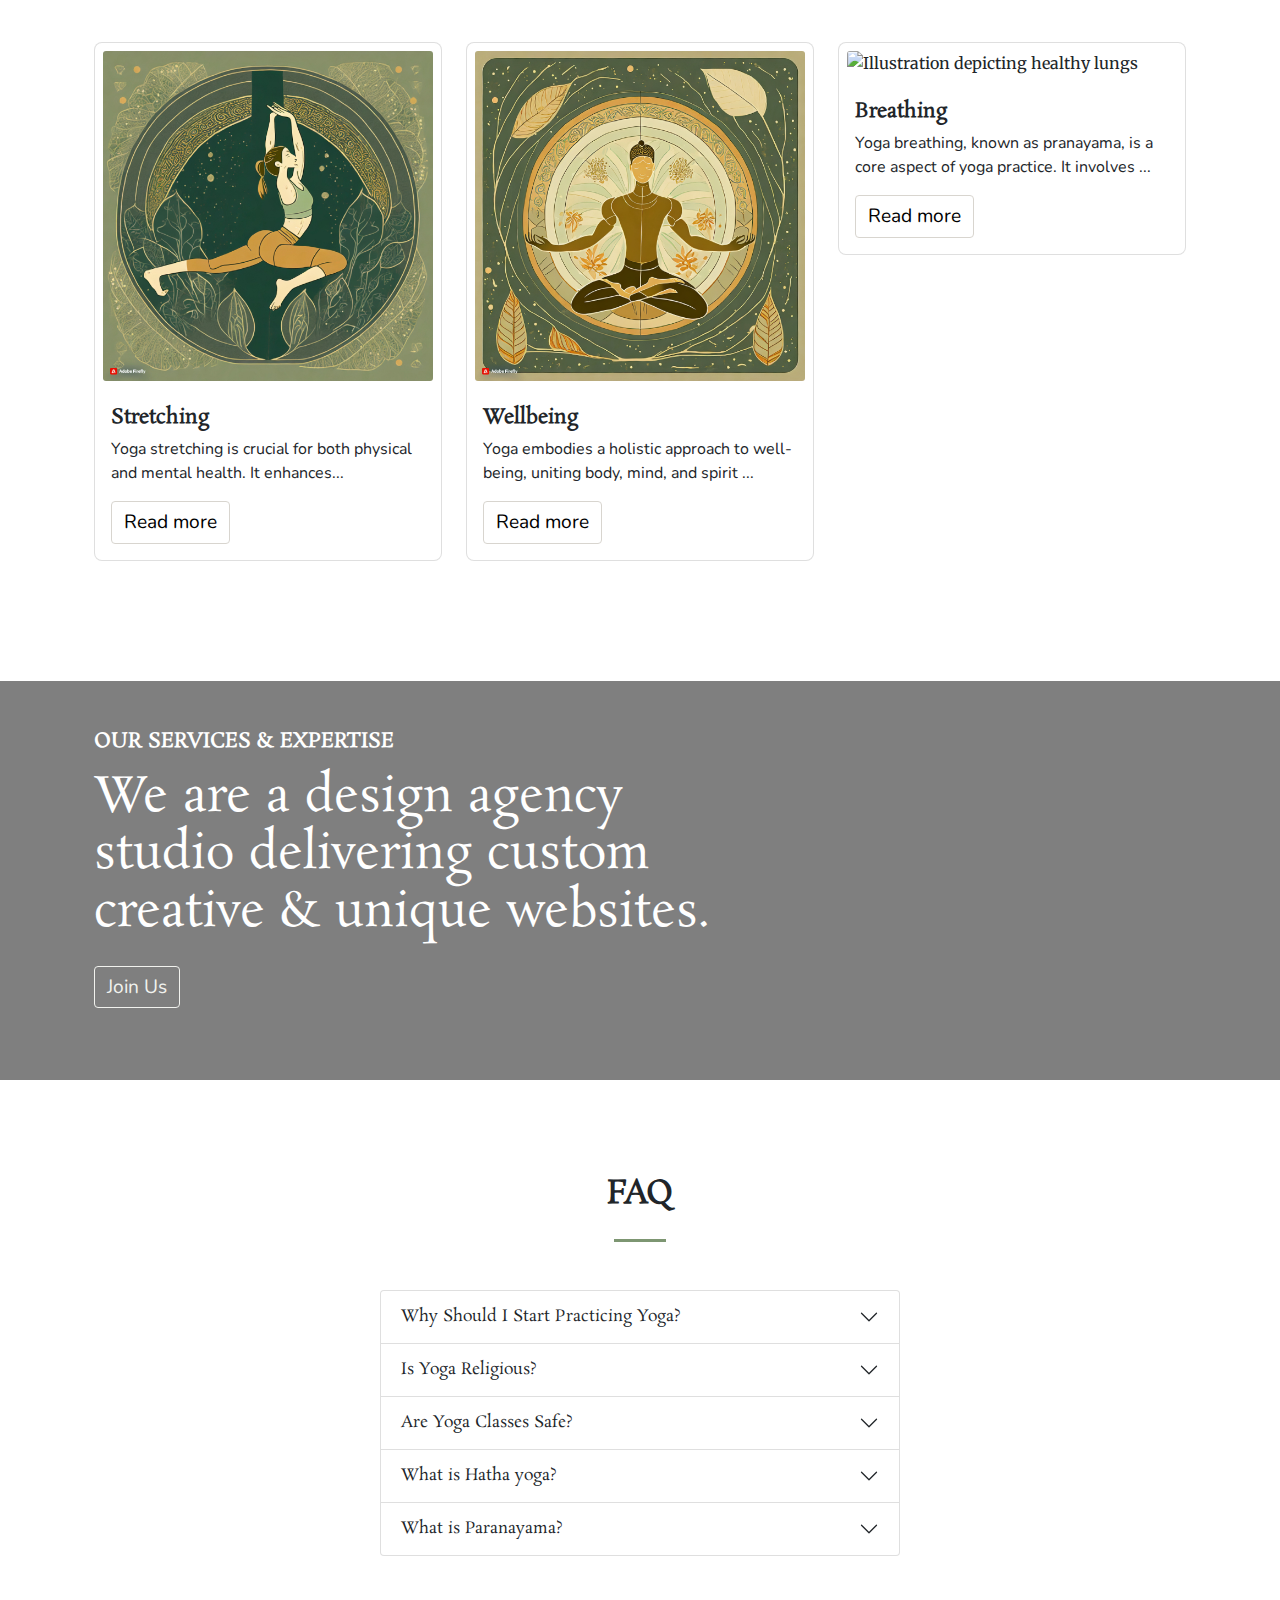
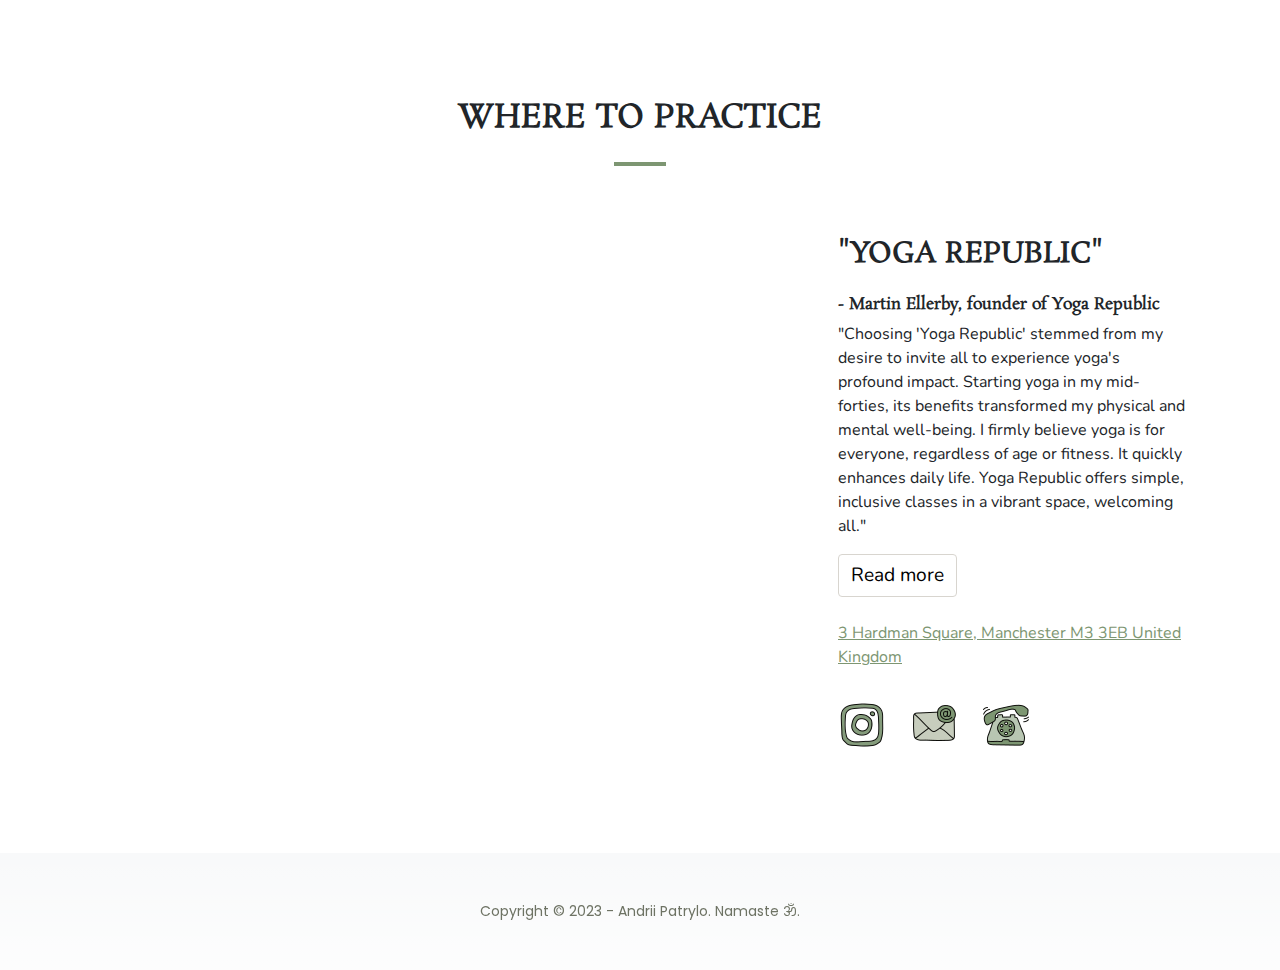
==== commit 8d839742: "Update" ====
--- a/index.html
+++ b/index.html
@@ -133,7 +133,7 @@
           </p>
 
           <a href="page-one.html" class="btn btn-light glow-button mt-2">
-            <i class="bi bi-chevron-right"></i> Explore
+            <i class="bi bi-chevron-right" style="padding-right:10px;"></i> Explore
           </a>
         </div>
       </div>
@@ -143,6 +143,8 @@
 
 
   <!--Links to other pages-->
+  <!-- Images generated with Adobe Firefly -->
+
   <section class="p-5">
     <div class="container">
       <div class="container px-md-4 px-lg-5 mb-5">
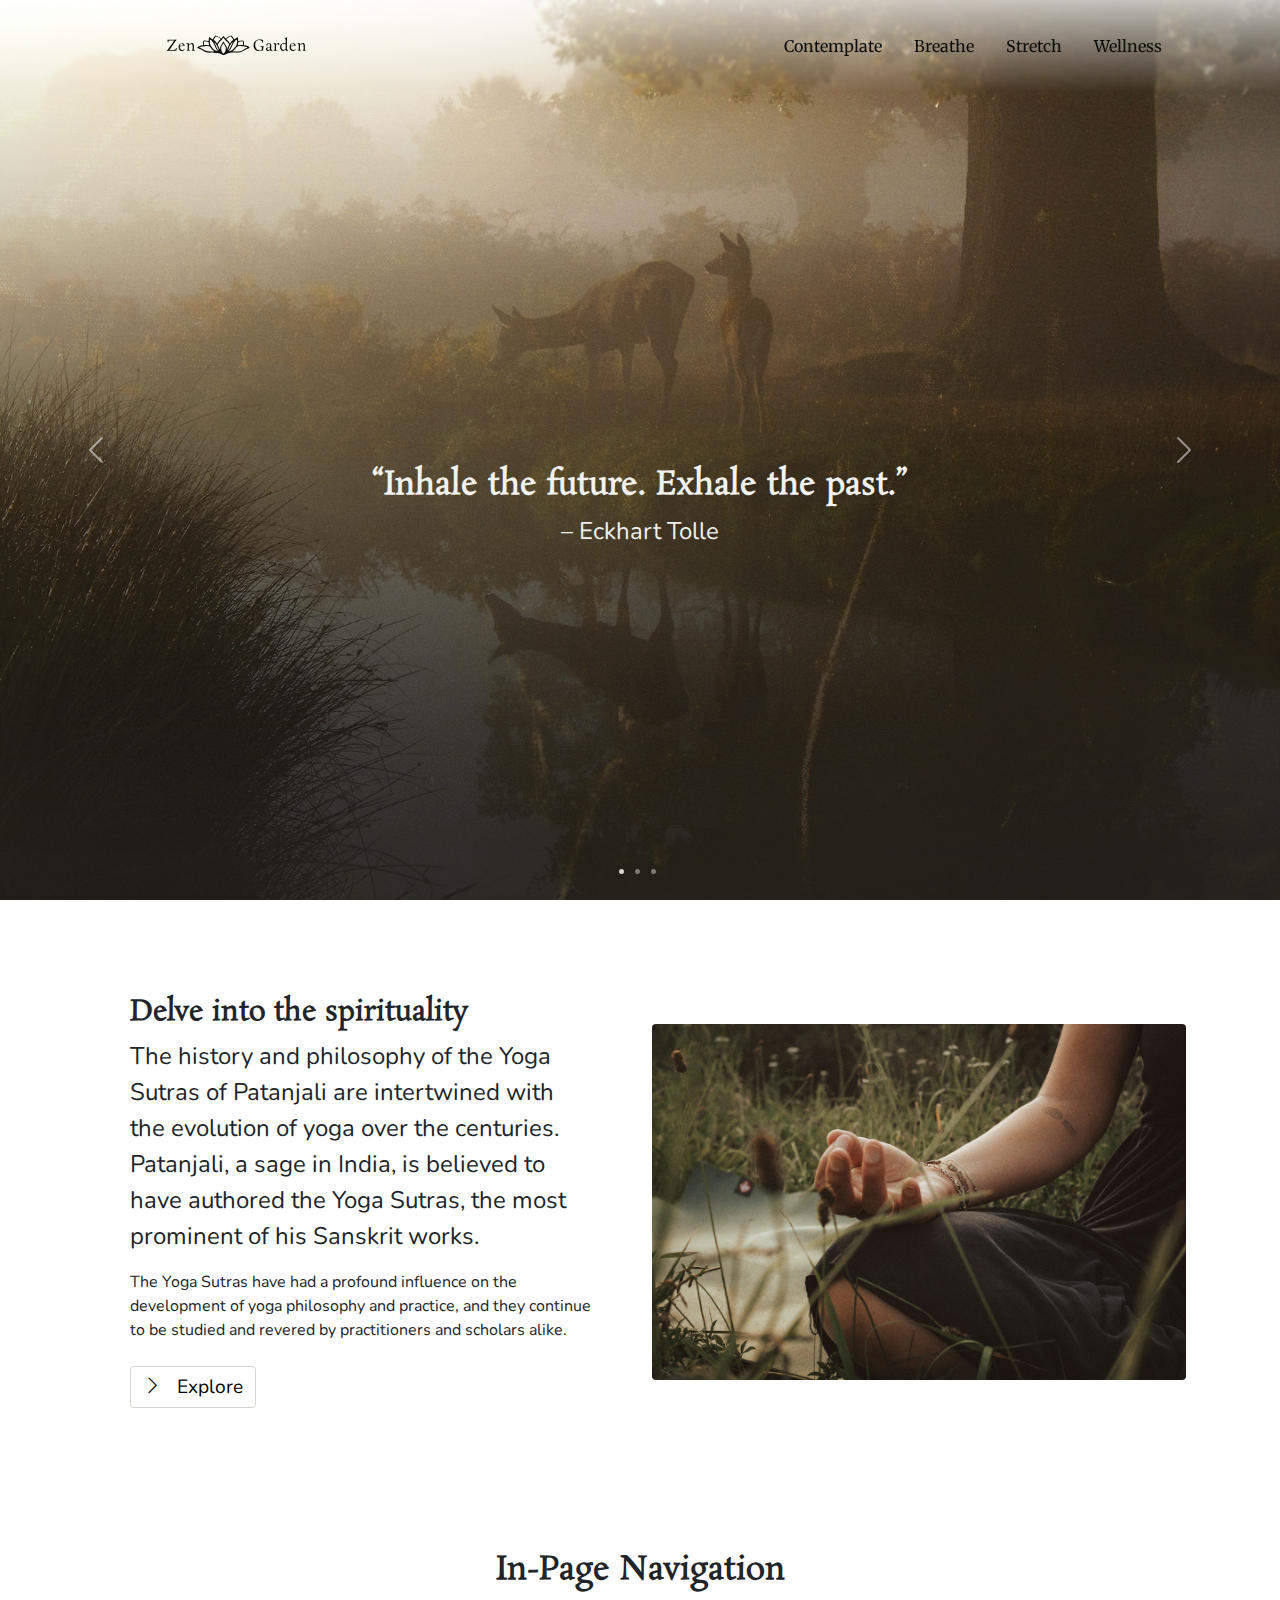
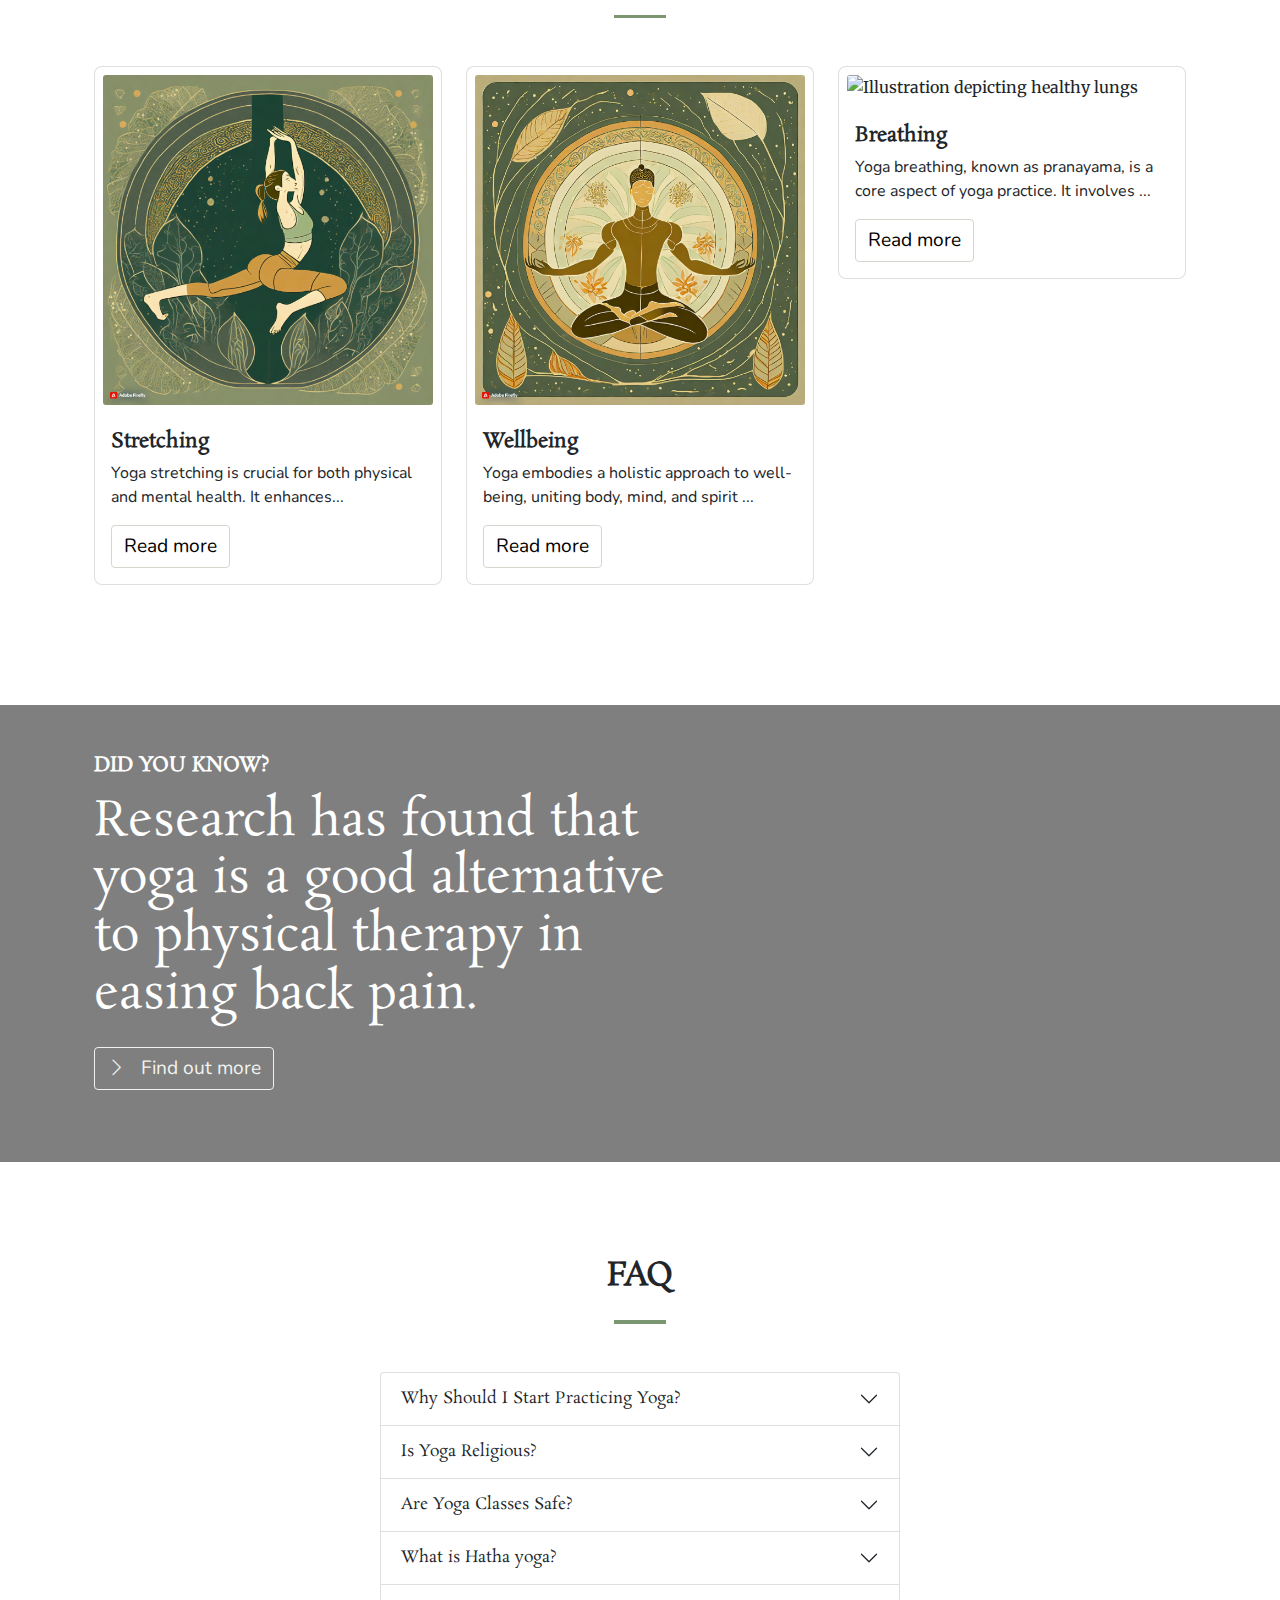
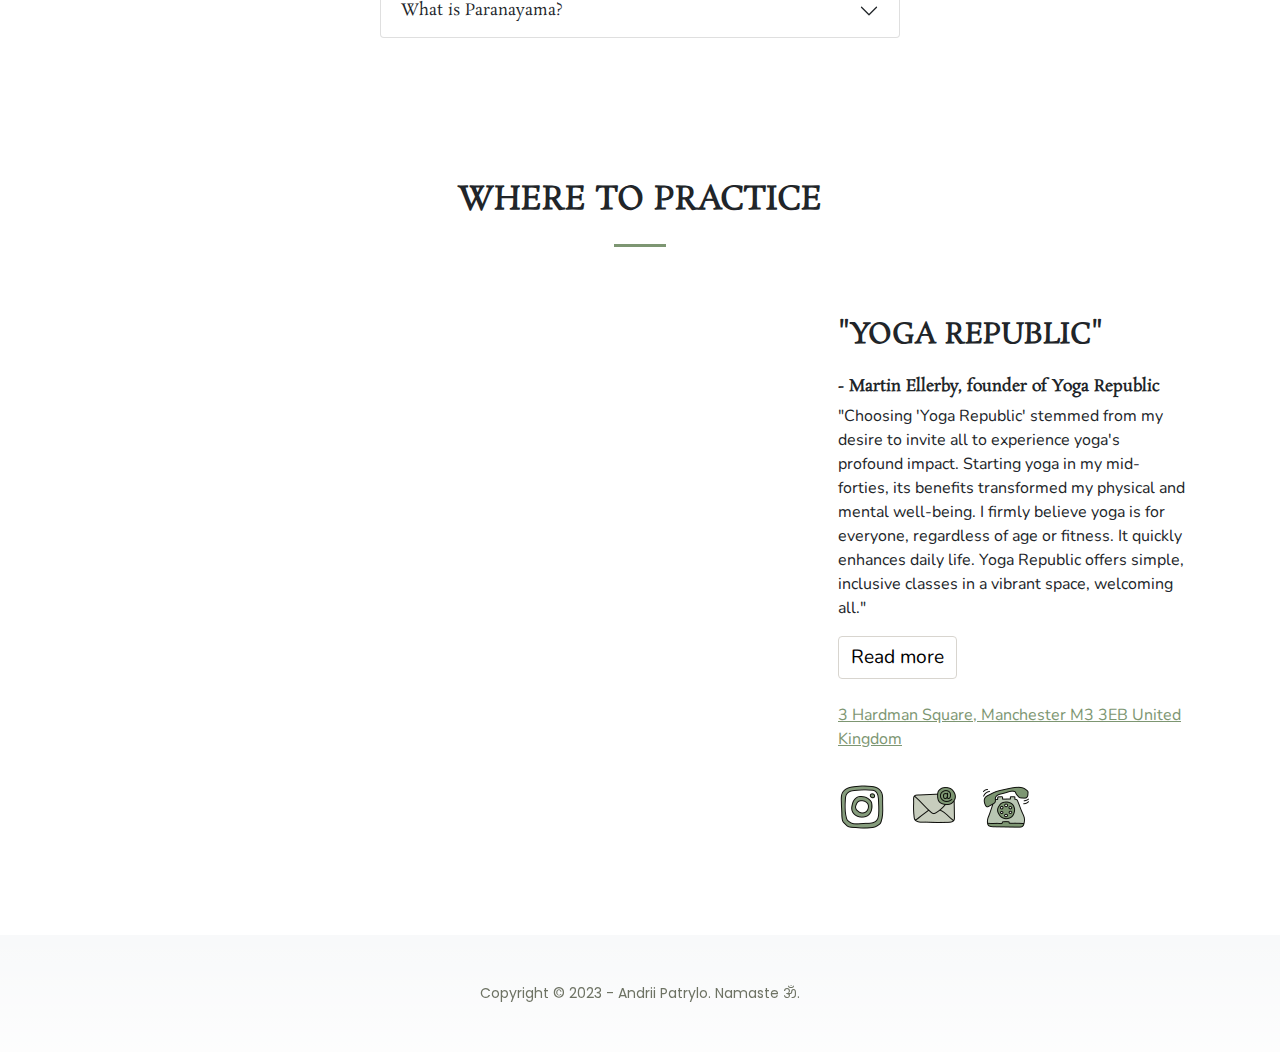
==== commit 4a956b21: "Placeholders changed to the content." ====
--- a/index.html
+++ b/index.html
@@ -40,29 +40,29 @@
 
 
 
-  <body id="page-top">
-    <!-- Navigation-->
-    <nav class="navbar navbar-expand-lg navbar-light fixed-top py-3" id="mainNav">
-      <div class="container px-4 px-lg-5">
-        <a class="navbar-brand px-5" href="index.html">
-          <div class="logo-container">
-            <img class="logo-img" height="50" width="140" src="assets/img/nav-bar-logo-main.svg" alt="">
-          </div>
-        </a>
-        <button class="navbar-toggler navbar-toggler-right" type="button" data-bs-toggle="collapse"
-          data-bs-target="#navbarResponsive" aria-controls="navbarResponsive" aria-expanded="false"
-          aria-label="Toggle navigation"><span class="navbar-toggler-icon"></span></button>
-        <div class="collapse navbar-collapse" id="navbarResponsive">
-          <ul class="navbar-nav ms-auto my-2 my-lg-0">
-            <li class="nav-item"><a class="nav-link" href="contemplate.html">Contemplate</a></li>
-            <li class="nav-item"><a class="nav-link" href="breathe.html">Breathe</a></li>
-            <li class="nav-item"><a class="nav-link" href="stretch.html">Stretch</a></li>
-            <li class="nav-item"><a class="nav-link" href="wellness.html">Wellness</a></li>
-          </ul>
-        </div>
-      </div>
-    </nav>
-    <!-- Navigation END-->
+<body id="page-top">
+  <!-- Navigation-->
+  <nav class="navbar navbar-expand-lg navbar-light fixed-top py-3" id="mainNav">
+    <div class="container px-4 px-lg-5">
+      <a class="navbar-brand px-5" href="index.html">
+        <div class="logo-container">
+          <img class="logo-img" height="50" width="140" src="assets/img/nav-bar-logo-main.svg" alt="">
+        </div>
+      </a>
+      <button class="navbar-toggler navbar-toggler-right" type="button" data-bs-toggle="collapse"
+        data-bs-target="#navbarResponsive" aria-controls="navbarResponsive" aria-expanded="false"
+        aria-label="Toggle navigation"><span class="navbar-toggler-icon"></span></button>
+      <div class="collapse navbar-collapse" id="navbarResponsive">
+        <ul class="navbar-nav ms-auto my-2 my-lg-0">
+          <li class="nav-item"><a class="nav-link" href="contemplate.html">Contemplate</a></li>
+          <li class="nav-item"><a class="nav-link" href="breathe.html">Breathe</a></li>
+          <li class="nav-item"><a class="nav-link" href="stretch.html">Stretch</a></li>
+          <li class="nav-item"><a class="nav-link" href="wellness.html">Wellness</a></li>
+        </ul>
+      </div>
+    </div>
+  </nav>
+  <!-- Navigation END-->
 
 
   <!-- START THE CAROUSEL -->
@@ -77,22 +77,24 @@
         aria-label="Slide 3"></button>
     </div>
     <div class="carousel-inner">
-      <div class="carousel-item active"
-        style="background-image: url('assets/img/main/forest-landscape-soft-light.jpg')" role="img" aria-label="forest-landscape-soft-light">
+      <div class="carousel-item active" style="background-image: url('assets/img/main/forest-landscape-soft-light.jpg')"
+        role="img" aria-label="forest-landscape-soft-light">
         <div class="carousel-caption">
           <h2 class="animate__animated animate__fadeInUp" style="color: #F1F2EF;">“Inhale the future. Exhale the past.”
           </h2>
           <p class="animate__animated animate__fadeInUp lead" style="color: #F1F2EF;"> – Eckhart Tolle</p>
         </div>
       </div>
-      <div class="carousel-item" style="background-image: url('assets/img/main/sunset-landscape-soft-light.jpg')" role="img" aria-label="sunset-landscape-soft-light">
+      <div class="carousel-item" style="background-image: url('assets/img/main/sunset-landscape-soft-light.jpg')"
+        role="img" aria-label="sunset-landscape-soft-light">
         <div class="carousel-caption">
           <h2 class="animate__animated animate__fadeInUp" style="color: #F1F2EF;">“In truth, yoga doesn’t take time – it
             gives time.”</h2>
           <p class="animate__animated animate__fadeInUp lead" style="color: #F1F2EF;">– Ganga White</p>
         </div>
       </div>
-      <div class="carousel-item" style="background-image: url('assets/img/main/shore-landscape-soft-light.jpg')" role="img" aria-label="shore-landscape-soft-light">
+      <div class="carousel-item" style="background-image: url('assets/img/main/shore-landscape-soft-light.jpg')"
+        role="img" aria-label="shore-landscape-soft-light">
         <div class="carousel-caption">
           <h2 class="animate__animated animate__fadeInUp" style="color: #F1F2EF;">“Meditation is a way for nourishing
             and blossoming <br> the divinity within you.”</h2>
@@ -125,14 +127,16 @@
         <div class="col-md-12 col-lg-6 p-5">
           <h3>Delve into the spirituality</h3>
           <p class="lead">
-            Lorem ipsum dolor sit amet consectetur adipisicing elit. Odit iusto assumenda quam fugiat nobis eaque, culpa
-            commodi sequi? Corporis laboriosam magnam sequi culpa placeat. In, quaerat. Expedita magni quaerat qui!
+            The history and philosophy of the Yoga Sutras of Patanjali are intertwined with the evolution of yoga over
+            the centuries. Patanjali, a sage in India, is believed to have authored the Yoga Sutras, the most prominent
+            of his Sanskrit works.
           </p>
           <p>
-            Lorem ipsum dolor sit amet consectetur adipisicing elit. Nemo ad itaque iste atque eligendi quas.
+            The Yoga Sutras have had a profound influence on the development of yoga philosophy and practice, and they
+            continue to be studied and revered by practitioners and scholars alike.
           </p>
 
-          <a href="page-one.html" class="btn btn-light glow-button mt-2">
+          <a href="contemplate.html" class="btn btn-light glow-button mt-2">
             <i class="bi bi-chevron-right" style="padding-right:10px;"></i> Explore
           </a>
         </div>
@@ -140,6 +144,7 @@
     </div>
   </section>
   <!--About END-->
+
 
 
   <!--Links to other pages-->
@@ -154,7 +159,7 @@
       <div class="row justify-content-center">
         <div class="col-md-4 mb-4">
           <div class="card card-link">
-            <a href="page-two.html" class="card-link">
+            <a href="stretch.html" class="card-link">
               <img class="card-img-top card-img-bottom pb-2 pt-2 px-2" src="assets/img/main/stretching-card.jpg"
                 alt="Illustration depicting stretching pose">
               <div class="card-body">
@@ -176,7 +181,7 @@
 
         <div class="col-md-4 mb-4">
           <div class="card card-link">
-            <a href="page-three.html" class="card-link">
+            <a href="wellness.html" class="card-link">
               <img class="card-img-top card-img-bottom pb-2 pt-2 px-2" src="assets/img/main/wellness-card.jpg"
                 alt="Illustration depicting stretching pose">
               <div class="card-body">
@@ -198,7 +203,7 @@
 
         <div class="col-md-4 mb-4">
           <div class="card card-link">
-            <a href="page-four.html" class="card-link">
+            <a href="breathe.html" class="card-link">
               <img class="card-img-top card-img-bottom pb-2 pt-2 px-2" src="assets/img/main/breathing-card.jpg"
                 alt="Illustration depicting healthy lungs">
               <div class="card-body">
@@ -232,11 +237,13 @@
     style="background-image: url('assets/img/main/jungle-landscape-soft-light.jpg');">
     <div class="container">
       <div class="row">
-        <div class="col-12 col-md-9 col-lg-8 col-xl-7 col-xxl-6">
-          <h2 class="fs-5 mb-3 text-white text-uppercase">Our Services & Expertise</h2>
-          <h3 class="display-5 text-white mb-4">We are a design agency studio delivering custom creative & unique
-            websites.</h3>
-          <a href="page-four.html" class="btn btn-dark mb-4">Join Us</a>
+        <div class="col-12 col-md-9 col-lg-8 col-xl-7 col-xxl-8">
+          <h2 class="fs-5 mb-3 text-white text-uppercase">Did you know?</h2>
+          <h3 class="display-5 text-white mb-4">Research has found that yoga is a good alternative to physical therapy
+            in easing back pain.</h3>
+          <a href="wellness.html" class="btn btn-dark mb-4 glow-button">
+            <i class="bi bi-chevron-right" style="padding-right:10px;"></i> Find out more
+          </a>
         </div>
       </div>
     </div>
@@ -346,15 +353,15 @@
                   <br> <strong> Here are some of the benefits of Hatha yoga: </strong>
                 </p>
                 <div class="mx-5">
-                <li class="li-accordion">Improved flexibility and strength</li>
-                <li class="li-accordion">Reduced stress and anxiety</li>
-                <li class="li-accordion">Improved balance and coordination</li> 
-                <li class="li-accordion">Increased energy levels</li>
-                <li class="li-accordion">Improved sleep</li>
-                <li class="li-accordion">Reduced pain</li>
-                <li class="li-accordion">Improved mental clarity and focus</li>
-              </div>
-              <br>
+                  <li class="li-accordion">Improved flexibility and strength</li>
+                  <li class="li-accordion">Reduced stress and anxiety</li>
+                  <li class="li-accordion">Improved balance and coordination</li>
+                  <li class="li-accordion">Increased energy levels</li>
+                  <li class="li-accordion">Improved sleep</li>
+                  <li class="li-accordion">Reduced pain</li>
+                  <li class="li-accordion">Improved mental clarity and focus</li>
+                </div>
+                <br>
                 <p>If you are looking for a safe and effective way to improve your physical and mental health, Hatha
                   yoga is a great option.</p>
               </div>
@@ -366,7 +373,7 @@
                 data-bs-target="#panelsStayOpen-collapseSeven" aria-expanded="false"
                 aria-controls="panelsStayOpen-collapseSeven">
                 What is Paranayama?
-              </button>     
+              </button>
             </h2>
             <div id="panelsStayOpen-collapseSeven" class="accordion-collapse collapse"
               aria-labelledby="panelsStayOpen-headingSeven">
@@ -391,54 +398,58 @@
       <h2 class="text-center mt-0">WHERE TO PRACTICE</h2>
       <hr class="divider" />
     </div>
-  <div class="container">
-    <div class="row mb-5">
-      <div class="col-md-8">
-        <!-- Google Maps Embed -->
-        <div class="map-responsive embed-responsive embed-responsive-21by9">
-          <iframe class="embed-responsive-item"
-            src="https://www.google.com/maps/embed?pb=!1m18!1m12!1m3!1d2374.3795819733!2d-2.2555831876312786!3d53.47954727221283!2m3!1f0!2f0!3f0!3m2!1i1024!2i768!4f13.1!3m3!1m2!1s0x487bb10c861f9347%3A0x515ba28ec9e25d2d!2sYOGA%20REPUBLIC!5e0!3m2!1sen!2suk!4v1699297592716!5m2!1sen!2suk"
-            width="600" height="200" style="border:0;" allowfullscreen="" loading="lazy"></iframe>
-        </div>
-      </div>
-      <div class="col-md-4 text-md-start text-center">
-        <!-- Text on the right-hand side -->
-        <div class="map-text justify-content-center">
-
-          <h3 class="my-4">"YOGA REPUBLIC"</h3>
-           <h6>- Martin Ellerby, founder of Yoga Republic</h6>
-          <p>"Choosing 'Yoga Republic' stemmed from my desire to invite all to experience yoga's profound impact. Starting yoga in my
-          mid-forties, its benefits transformed my physical and mental well-being.
-          
-          I firmly believe yoga is for everyone, regardless of age or fitness. It quickly enhances daily life. Yoga Republic
-          offers simple, inclusive classes in a vibrant space, welcoming all."</p>
-
-          <a href="https://www.yoga-republic.com/yoga-republic" class="btn btn-light mb-4">Read more</a>
-            
-          <a href="https://www.google.com/maps?ll=53.479547,-2.253003&z=16&t=m&hl=en&gl=GB&mapclient=embed&cid=5862458074108943661">  
-          <p>3 Hardman Square,
-          Manchester M3 3EB
-          United Kingdom</p>
-        </a>
-          <!-- icons by "https://icons8.com"Icons8 -->
-          <a href="https://www.instagram.com/yoga_republic_mcr/" target="_blank" class="instagram-icon my-2 mt-3">
-            <span class="icon"><img src="assets/icons/instagram.png" alt="instagram-icon"></span>
-          </a>  
-          <a href="mailto:info@yoga-republic.com" target="_blank" class="instagram-icon my-2 mt-3" aria-label="info@yoga-republic.com">
-            <span class="icon"><img src="assets/icons/email.png" alt="email-icon"></span>
-          </a>
-          <a href="07534 185230" target="_blank" class="instagram-icon my-2 mt-3">
-            <span class="icon"><img src="assets/icons/phone.png" alt="phone-icon"></span>
-          </a>
-          <!-- icons by <a target="_blank" href="https://icons8.com">Icons8</a> -->
-
-        </div>
-      </div>
-    </div>
-  </div>
-
-</section>
-<!-- MAP END -->
+    <div class="container">
+      <div class="row mb-5">
+        <div class="col-md-8">
+          <!-- Google Maps Embed -->
+          <div class="map-responsive embed-responsive embed-responsive-21by9">
+            <iframe class="embed-responsive-item"
+              src="https://www.google.com/maps/embed?pb=!1m18!1m12!1m3!1d2374.3795819733!2d-2.2555831876312786!3d53.47954727221283!2m3!1f0!2f0!3f0!3m2!1i1024!2i768!4f13.1!3m3!1m2!1s0x487bb10c861f9347%3A0x515ba28ec9e25d2d!2sYOGA%20REPUBLIC!5e0!3m2!1sen!2suk!4v1699297592716!5m2!1sen!2suk"
+              width="600" height="200" style="border:0;" allowfullscreen="" loading="lazy"></iframe>
+          </div>
+        </div>
+        <div class="col-md-4 text-md-start text-center">
+          <!-- Text on the right-hand side -->
+          <div class="map-text justify-content-center">
+
+            <h3 class="my-4">"YOGA REPUBLIC"</h3>
+            <h6>- Martin Ellerby, founder of Yoga Republic</h6>
+            <p>"Choosing 'Yoga Republic' stemmed from my desire to invite all to experience yoga's profound impact.
+              Starting yoga in my
+              mid-forties, its benefits transformed my physical and mental well-being.
+
+              I firmly believe yoga is for everyone, regardless of age or fitness. It quickly enhances daily life. Yoga
+              Republic
+              offers simple, inclusive classes in a vibrant space, welcoming all."</p>
+
+            <a href="https://www.yoga-republic.com/yoga-republic" class="btn btn-light mb-4">Read more</a>
+
+            <a
+              href="https://www.google.com/maps?ll=53.479547,-2.253003&z=16&t=m&hl=en&gl=GB&mapclient=embed&cid=5862458074108943661">
+              <p>3 Hardman Square,
+                Manchester M3 3EB
+                United Kingdom</p>
+            </a>
+            <!-- icons by "https://icons8.com"Icons8 -->
+            <a href="https://www.instagram.com/yoga_republic_mcr/" target="_blank" class="instagram-icon my-2 mt-3">
+              <span class="icon"><img src="assets/icons/instagram.png" alt="instagram-icon"></span>
+            </a>
+            <a href="mailto:info@yoga-republic.com" target="_blank" class="instagram-icon my-2 mt-3"
+              aria-label="info@yoga-republic.com">
+              <span class="icon"><img src="assets/icons/email.png" alt="email-icon"></span>
+            </a>
+            <a href="07534 185230" target="_blank" class="instagram-icon my-2 mt-3">
+              <span class="icon"><img src="assets/icons/phone.png" alt="phone-icon"></span>
+            </a>
+            <!-- icons by <a target="_blank" href="https://icons8.com">Icons8</a> -->
+
+          </div>
+        </div>
+      </div>
+    </div>
+
+  </section>
+  <!-- MAP END -->
 
 
   <!-- <section class="section-map m-5"> -- FIRST ATTEMPT TO CREATE A MAP SECTION
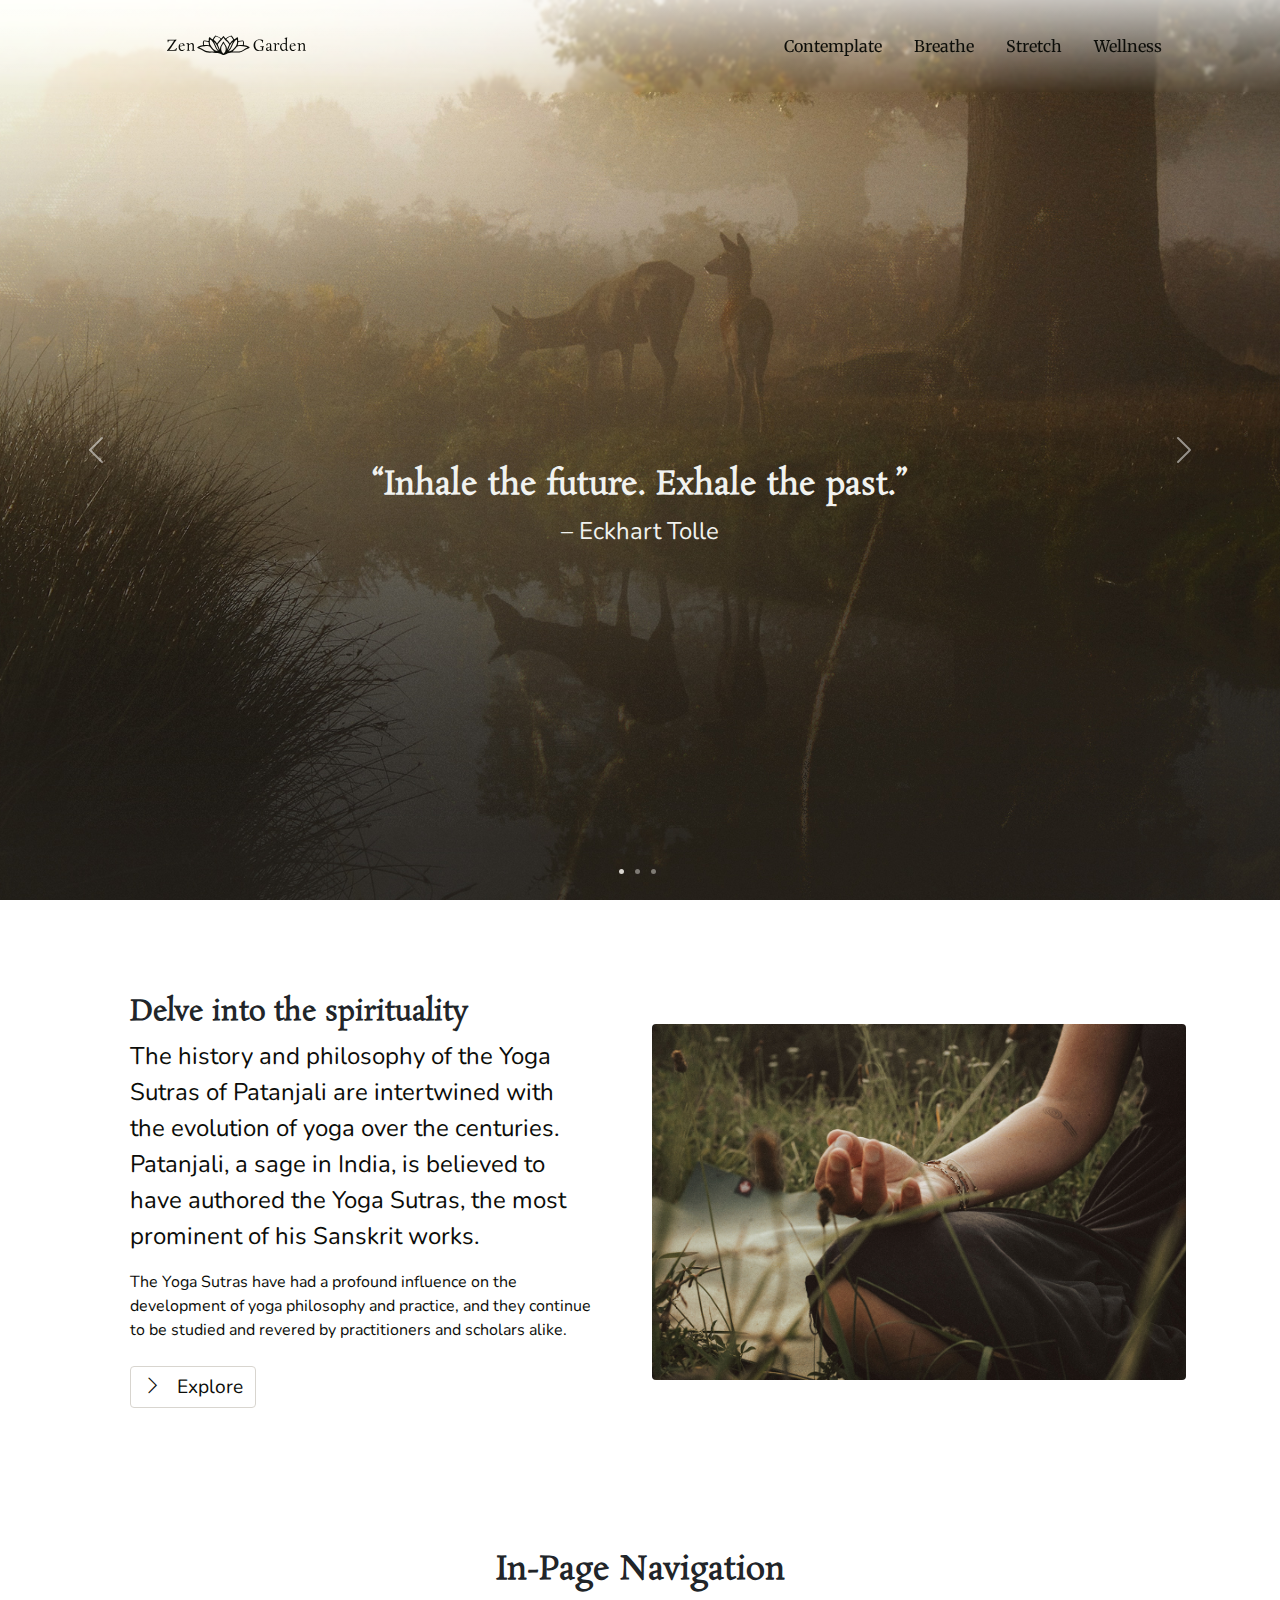
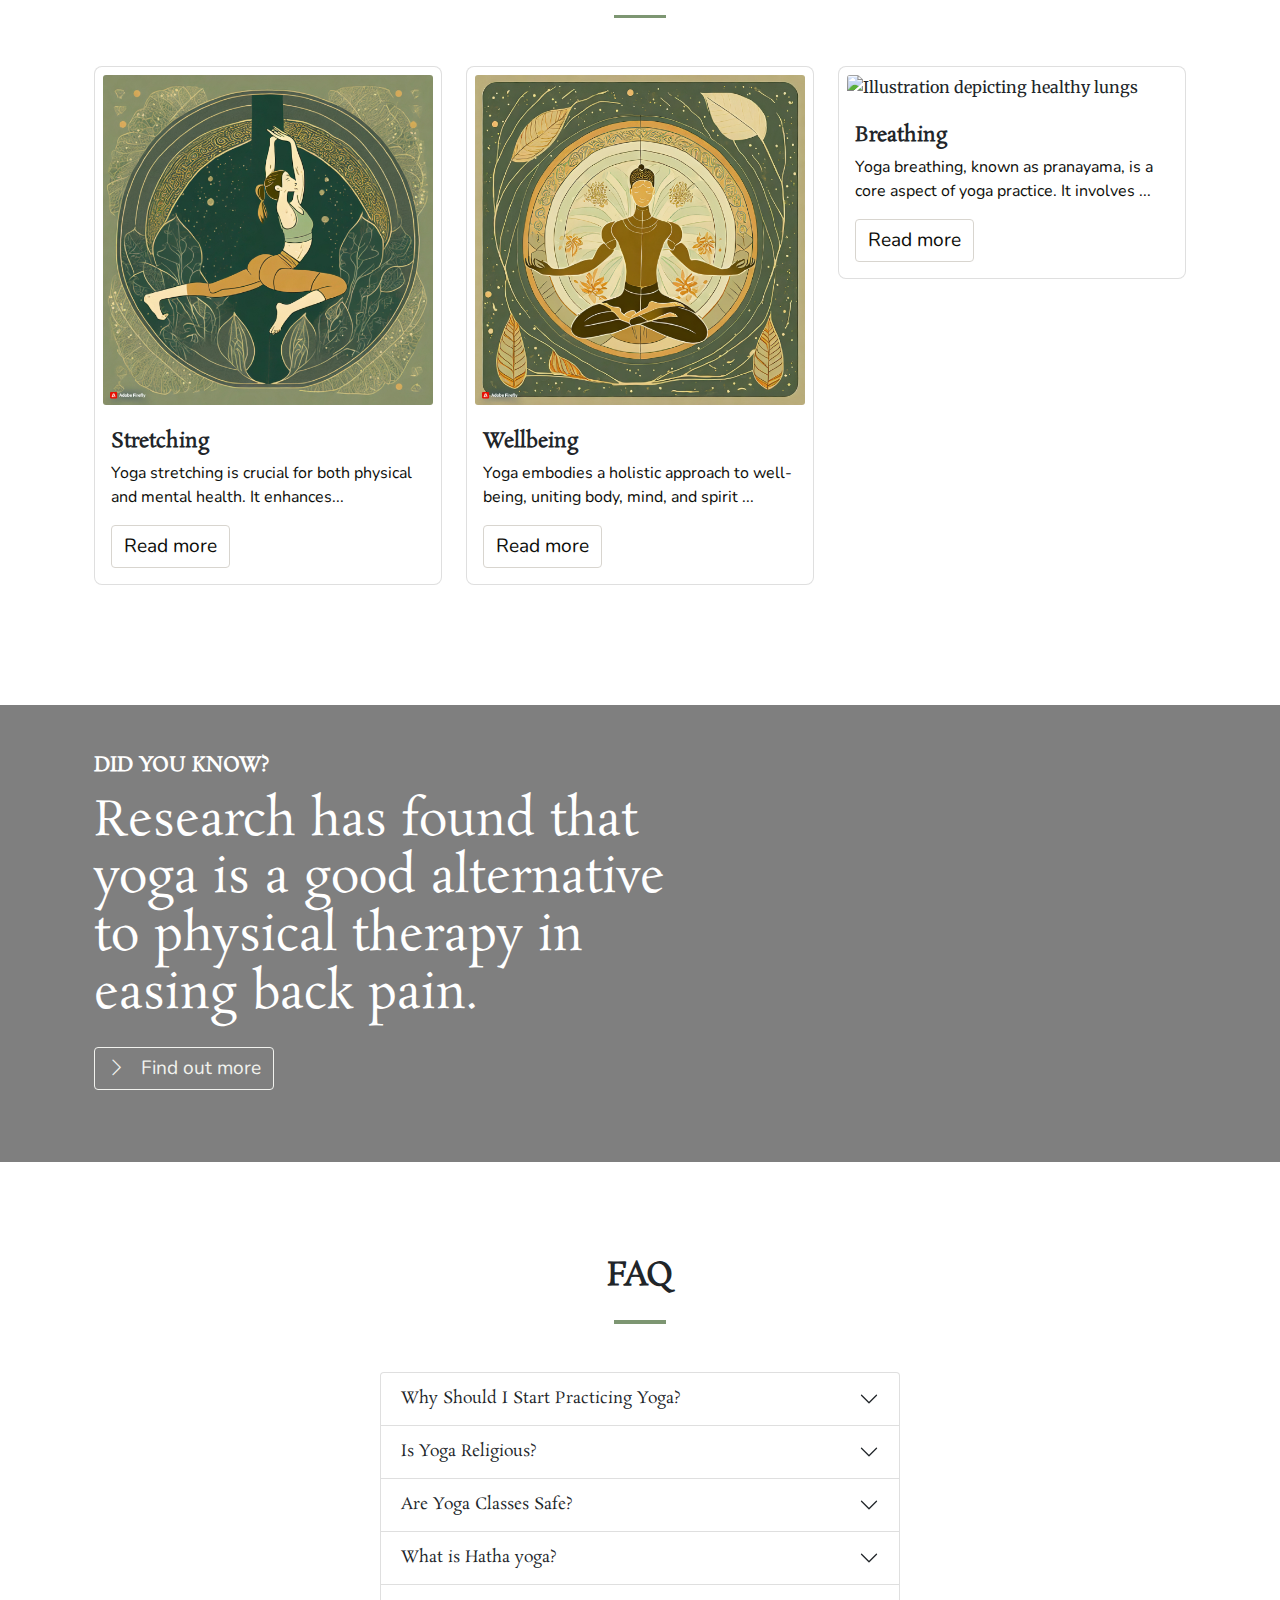
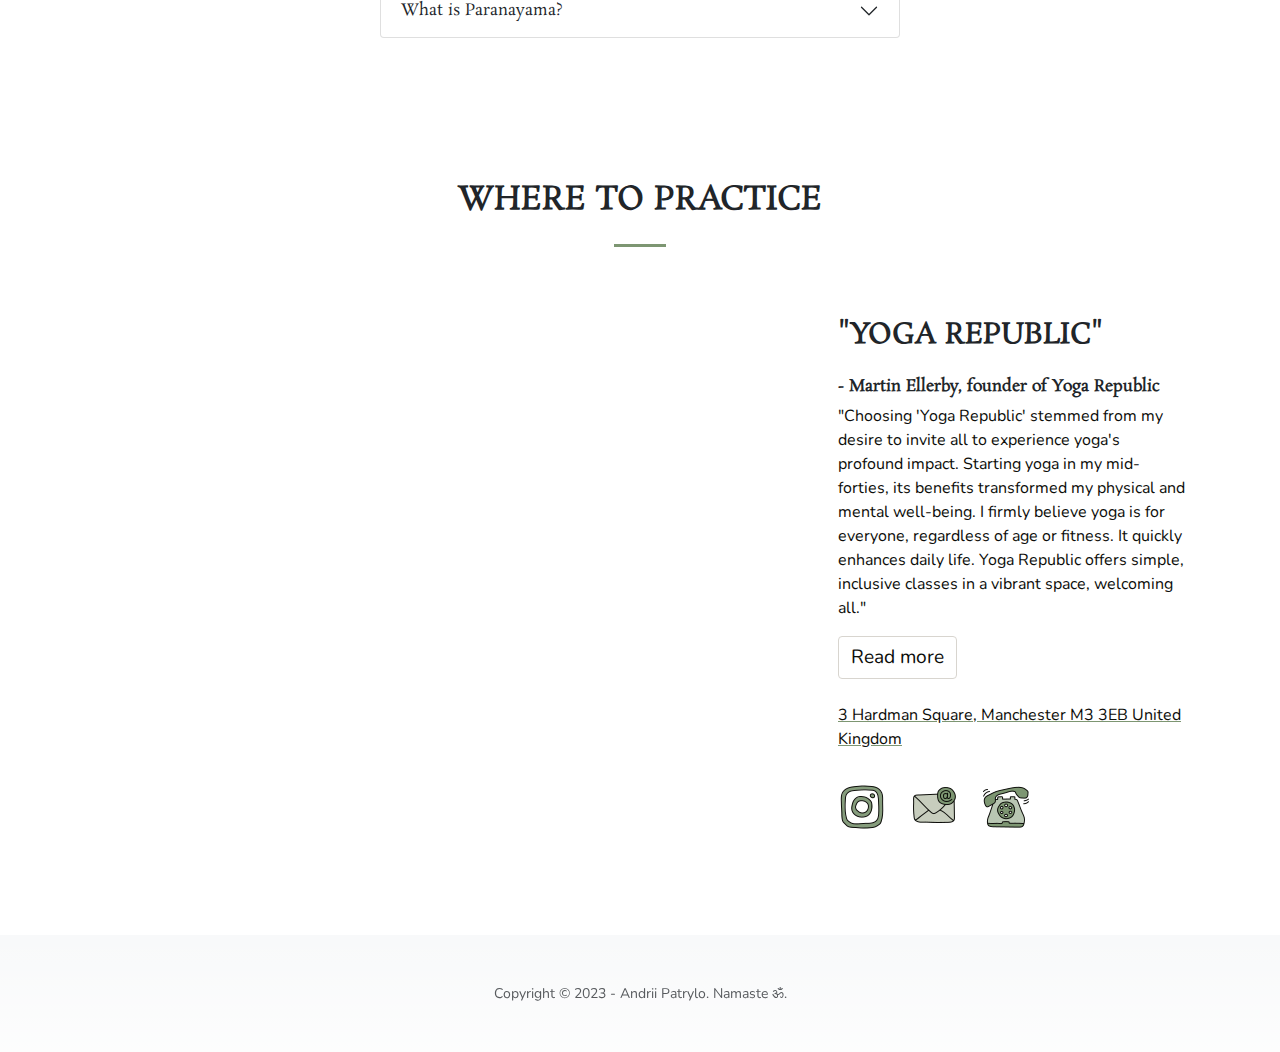
==== commit f114ee60: "Logo alt text added" ====
--- a/index.html
+++ b/index.html
@@ -46,7 +46,7 @@
     <div class="container px-4 px-lg-5">
       <a class="navbar-brand px-5" href="index.html">
         <div class="logo-container">
-          <img class="logo-img" height="50" width="140" src="assets/img/nav-bar-logo-main.svg" alt="">
+          <img class="logo-img" height="50" width="140" src="assets/img/nav-bar-logo-main.svg" alt="Zen garden logo">
         </div>
       </a>
       <button class="navbar-toggler navbar-toggler-right" type="button" data-bs-toggle="collapse"
